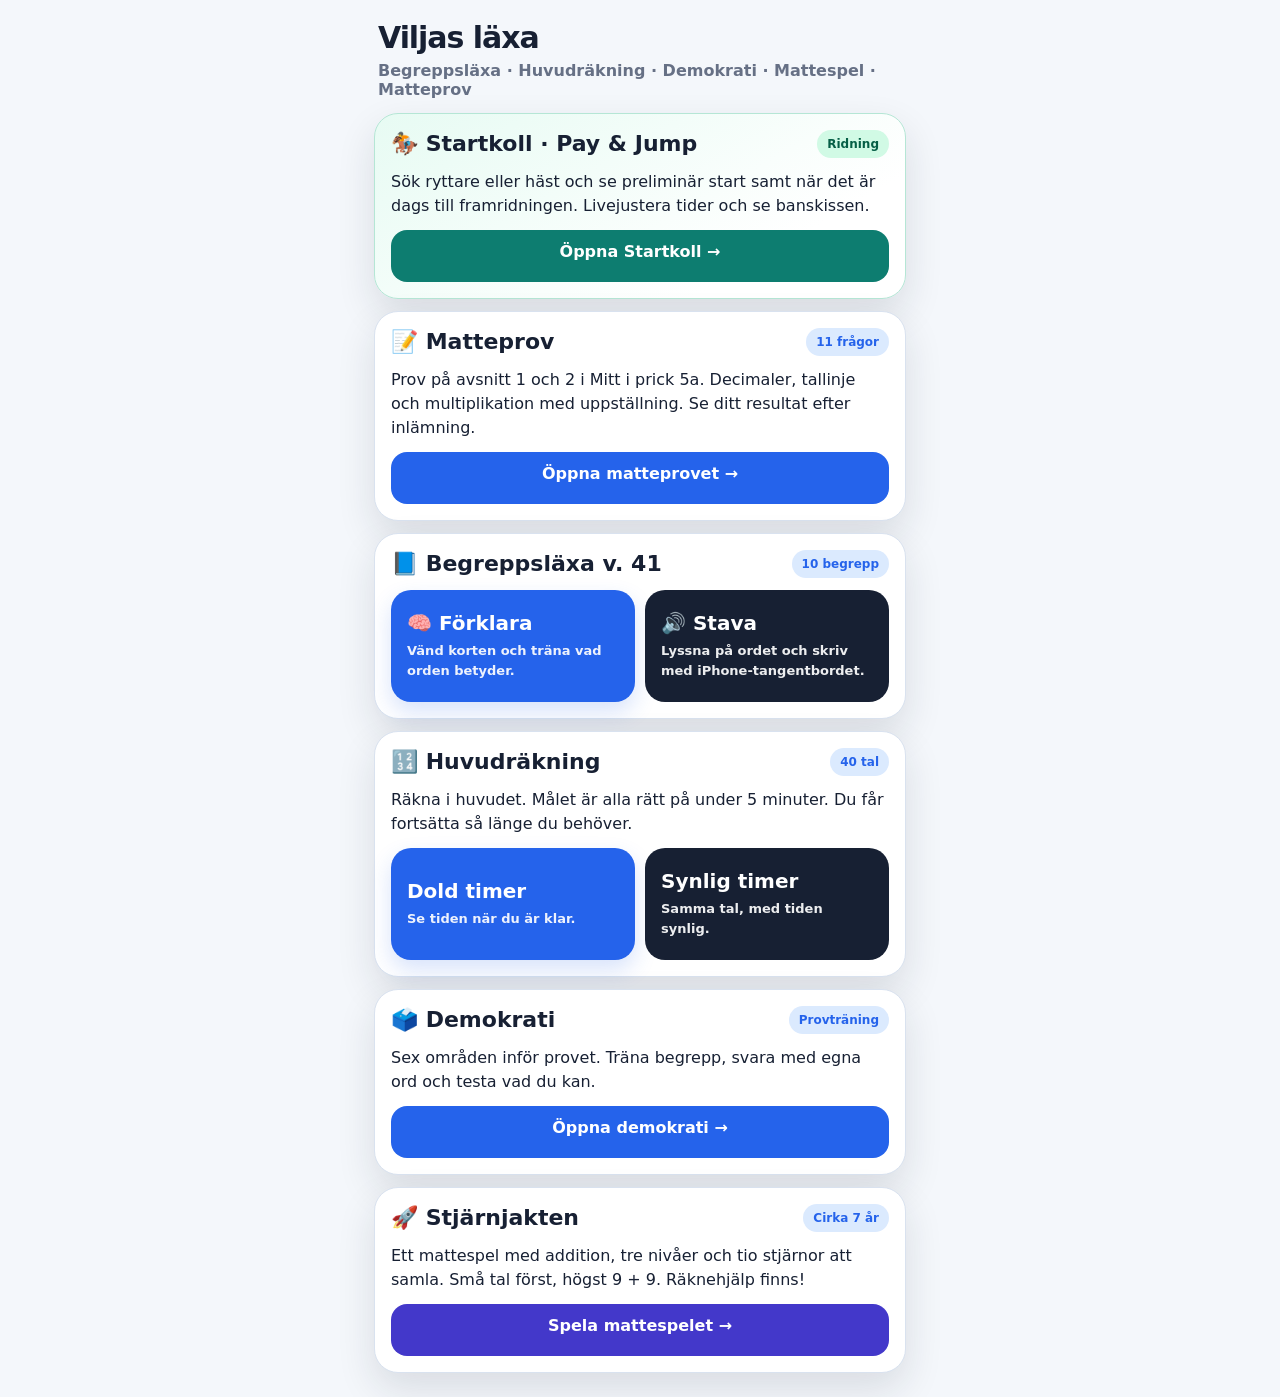
==== index.html @ 45c96f11 "Link Pay & Jump Startkoll as separate section on Viljas läxa home" ====
<!doctype html>
<html lang="sv">
<head>
  <meta charset="utf-8">
  <meta name="viewport" content="width=device-width,initial-scale=1,viewport-fit=cover">
  <meta name="theme-color" content="#2563eb">
  <meta name="apple-mobile-web-app-capable" content="yes">
  <meta name="apple-mobile-web-app-status-bar-style" content="default">
  <title>Viljas läxa</title>
  <link rel="manifest" href="manifest.json">
  <style>
    :root{
      --bg:#f4f7fb;--card:#fff;--text:#172033;--muted:#667085;
      --blue:#2563eb;--blue2:#dbeafe;--green:#16803d;--green2:#dcfce7;
      --red:#b42318;--red2:#fee4e2;--border:#d9e2ef;
      --shadow:0 16px 38px rgba(23,32,51,.12);--radius:24px;
    }
    *{box-sizing:border-box;-webkit-tap-highlight-color:transparent}
    html,body{margin:0;min-height:100%;font-family:system-ui,-apple-system,BlinkMacSystemFont,"Segoe UI",sans-serif;background:var(--bg);color:var(--text)}
    body{min-height:100dvh}
    button{font:inherit;border:0;cursor:pointer}
    .app{max-width:560px;min-height:100dvh;margin:0 auto;padding:14px;display:flex;flex-direction:column;gap:12px}
    header{padding:8px 4px 2px}
    h1{margin:0;font-size:30px;line-height:1.05;letter-spacing:-.035em}
    .sub{margin:7px 0 0;color:var(--muted);font-weight:650}
    .screen{display:none;flex:1}
    .screen.active{display:flex;flex-direction:column}
    .home{gap:12px;padding-bottom:10px}
    .sectionCard{background:var(--card);border:1px solid var(--border);border-radius:24px;box-shadow:var(--shadow);padding:16px}
    .sectionTitle{display:flex;align-items:center;justify-content:space-between;gap:8px;margin-bottom:12px}
    .sectionTitle strong{font-size:22px}
    .pill{font-size:12px;font-weight:900;color:var(--blue);background:var(--blue2);padding:7px 10px;border-radius:999px}
    .homeGrid{display:grid;grid-template-columns:1fr 1fr;gap:10px}
    .homeBtn{min-height:112px;border-radius:20px;padding:16px;text-align:left;color:white;background:var(--blue);box-shadow:0 10px 22px rgba(37,99,235,.18)}
    .homeBtn.secondary{background:#172033;box-shadow:none}
    .homeBtn strong{display:block;font-size:20px;margin-bottom:5px}
    .homeBtn span{font-size:13px;opacity:.92;font-weight:650;line-height:1.3}
    .panel{background:var(--card);border:1px solid var(--border);border-radius:var(--radius);box-shadow:var(--shadow);padding:16px}
    .toprow{display:flex;align-items:center;justify-content:space-between;gap:10px;margin-bottom:12px}
    .backBtn{background:#e9eef5;color:var(--text);border-radius:14px;padding:10px 13px;font-weight:850}
    .counter{color:var(--muted);font-weight:800;font-size:14px}
    .progress{height:9px;background:#e7edf5;border-radius:999px;overflow:hidden;margin-bottom:12px}
    .progress>div{height:100%;background:var(--blue);width:0;transition:width .2s}
    .modeLabel{text-align:center;color:var(--blue);font-size:13px;font-weight:950;margin-bottom:8px}
    .flashWrap{perspective:1000px;flex:1;min-height:330px}
    .flash{position:relative;width:100%;height:100%;min-height:330px;transform-style:preserve-3d;transition:transform .5s;cursor:pointer}
    .flash.flipped{transform:rotateY(180deg)}
    .face{position:absolute;inset:0;backface-visibility:hidden;-webkit-backface-visibility:hidden;border-radius:28px;border:1px solid var(--border);box-shadow:var(--shadow);display:flex;align-items:center;justify-content:center;text-align:center;padding:28px;background:var(--card)}
    .face.back{transform:rotateY(180deg);background:linear-gradient(180deg,#eff6ff,#fff)}
    .word{font-size:40px;font-weight:950;letter-spacing:-.04em;overflow-wrap:anywhere}
    .definition{font-size:23px;line-height:1.35;font-weight:800}
    .hint{position:absolute;bottom:18px;left:0;right:0;color:var(--muted);font-weight:700;font-size:13px}
    .nav{display:grid;grid-template-columns:1fr 1fr;gap:10px;margin-top:12px}
    .btn{min-height:52px;border-radius:16px;padding:12px 14px;font-weight:900;background:var(--blue);color:#fff}
    .btn.light{background:#e9eef5;color:var(--text)}
    .spellPanel{display:flex;flex-direction:column;gap:12px;min-height:520px}
    .speaker{width:104px;height:104px;border-radius:50%;margin:8px auto 0;background:var(--blue);color:white;font-size:44px;box-shadow:var(--shadow)}
    .listen{text-align:center;font-size:17px;font-weight:800}
    .answerDisplay{width:100%;min-height:62px;border:2px solid var(--border);border-radius:16px;padding:13px 14px;font-size:24px;text-align:center;font-weight:850;background:#fff;display:block;outline:none}
    .answerDisplay:focus{border-color:var(--blue);box-shadow:0 0 0 4px var(--blue2)}
    .answerDisplay.empty{color:#98a2b3;font-size:15px;font-weight:700}
    .result{min-height:60px;border-radius:18px;padding:12px;display:none;align-items:center;justify-content:center;text-align:center;font-size:17px;font-weight:850;line-height:1.35}
    .result.good{display:flex;background:var(--green2);color:var(--green)}
    .result.bad{display:flex;background:var(--red2);color:var(--red)}
    .keyboard{display:grid;grid-template-columns:repeat(7,1fr);gap:6px;user-select:none}
    .key{min-height:42px;border-radius:11px;background:#eef2f7;color:var(--text);font-weight:900;font-size:17px;border:1px solid #dce3ec}
    .key:active{transform:scale(.97)}
    .key.space{grid-column:span 4;font-size:14px}
    .key.backspace{grid-column:span 3;background:#dde5ef}
    .keyboard.disabled{opacity:.45;pointer-events:none}
    .spellActions{display:grid;grid-template-columns:1fr;gap:8px}
    .scoreBox{text-align:center;margin:auto 0;padding:18px 10px}
    .scoreBig{font-size:64px;font-weight:950;letter-spacing:-.05em}
    .scoreText{font-size:19px;font-weight:800;color:var(--muted);margin-bottom:20px}
    .tiny{text-align:center;color:var(--muted);font-size:12px;font-weight:650;margin-top:2px}
    @media(max-width:430px){
      .app{padding:10px}
      h1{font-size:27px}
      .homeBtn{min-height:104px;padding:13px}
      .homeBtn strong{font-size:18px}
      .word{font-size:35px}
      .definition{font-size:21px}
      .flashWrap,.flash{min-height:300px}
      .speaker{width:92px;height:92px;font-size:39px}
      .keyboard{gap:5px}
      .key{min-height:40px;font-size:16px}
    }
    .mathPanel{display:flex;flex-direction:column;gap:16px;flex:1}
    .mathPanel p,.sectionCard p{font-size:16px;line-height:1.5;margin:0 0 12px}
    .mathQuestion{font-size:clamp(36px,9vw,52px);font-weight:950;text-align:center;padding:24px 0;letter-spacing:-.025em}
    .mathTimer{font-size:30px;font-weight:900;text-align:center;font-variant-numeric:tabular-nums;color:var(--blue)}
    .mathTimer[hidden]{display:none}
    .mathHistory{font-size:16px;line-height:1.6;color:var(--muted)}
    .mathPanel .scoreBig{text-align:center}
    .mathPanel summary{font-size:16px;font-weight:800;padding:16px 0;cursor:pointer}
    .mathReviewRow{padding:10px 0;border-bottom:1px solid var(--border);font-size:16px}
    .mathReviewRow.wrong{color:var(--red)}
    button:disabled{opacity:.45;cursor:default}
  </style>
</head>
<body>
  <div class="app">
    <header>
      <h1>Viljas läxa</h1>
      <p class="sub">Begreppsläxa · Huvudräkning · Demokrati · Mattespel · Matteprov</p>
    </header>

    <main id="home" class="screen active home">
      <section class="sectionCard" style="border-color:#b5e6d5;background:linear-gradient(150deg,#e7fbf3,#ffffff 75%)">
        <div class="sectionTitle"><strong>🏇 Startkoll · Pay &amp; Jump</strong><span class="pill" style="background:#d1fae5;color:#065f46">Ridning</span></div>
        <p>Sök ryttare eller häst och se preliminär start samt när det är dags till framridningen. Livejustera tider och se banskissen.</p>
        <a class="btn" href="startkoll/" style="display:block;text-decoration:none;text-align:center;background:#0d7d70">Öppna Startkoll →</a>
      </section>

      <section class="sectionCard">
        <div class="sectionTitle"><strong>📝 Matteprov</strong><span class="pill">11 frågor</span></div>
        <p>Prov på avsnitt 1 och 2 i Mitt i prick 5a. Decimaler, tallinje och multiplikation med uppställning. Se ditt resultat efter inlämning.</p>
        <a class="btn" href="matteprov.html" style="display:block;text-decoration:none;text-align:center">Öppna matteprovet →</a>
      </section>

      <section class="sectionCard">
        <div class="sectionTitle">
          <strong>📘 Begreppsläxa v. 41</strong>
          <span class="pill">10 begrepp</span>
        </div>
        <div class="homeGrid">
          <button class="homeBtn" data-start="flash" data-set="sv">
            <strong>🧠 Förklara</strong>
            <span>Vänd korten och träna vad orden betyder.</span>
          </button>
          <button class="homeBtn secondary" data-start="spell" data-set="sv">
            <strong>🔊 Stava</strong>
            <span>Lyssna på ordet och skriv med iPhone-tangentbordet.</span>
          </button>
        </div>
      </section>
      <section class="sectionCard">
        <div class="sectionTitle"><strong>🔢 Huvudräkning</strong><span class="pill">40 tal</span></div>
        <p>Räkna i huvudet. Målet är alla rätt på under 5 minuter. Du får fortsätta så länge du behöver.</p>
        <div class="homeGrid">
          <button class="homeBtn" data-math="hidden"><strong>Dold timer</strong><span>Se tiden när du är klar.</span></button>
          <button class="homeBtn secondary" data-math="visible"><strong>Synlig timer</strong><span>Samma tal, med tiden synlig.</span></button>
        </div>
      </section>
      <section class="sectionCard">
        <div class="sectionTitle"><strong>🗳️ Demokrati</strong><span class="pill">Provträning</span></div>
        <p>Sex områden inför provet. Träna begrepp, svara med egna ord och testa vad du kan.</p>
        <a class="btn" href="demokrati.html" style="display:block;text-decoration:none;text-align:center">Öppna demokrati →</a>
      </section>
      <section class="sectionCard">
        <div class="sectionTitle"><strong>🚀 Stjärnjakten</strong><span class="pill">Cirka 7 år</span></div>
        <p>Ett mattespel med addition, tre nivåer och tio stjärnor att samla. Små tal först, högst 9 + 9. Räknehjälp finns!</p>
        <a class="btn" href="mattespel.html" style="display:block;text-decoration:none;text-align:center;background:#4338ca">Spela mattespelet →</a>
      </section>
    </main>

    <main id="mathSetup" class="screen"><div class="panel mathPanel">
      <div class="toprow"><button class="backBtn" data-home>Meny</button><span class="counter">Huvudräkning</span></div>
      <h2 id="mathModeTitle">Dold timer</h2>
      <p>20 additioner och 20 subtraktioner från läxan, i samma ordning. Räkna i huvudet och skriv ditt svar.</p>
      <p>Tiden börjar när du trycker på Starta. Inget stopp efter fem minuter. Alla svar rättas när du är klar.</p>
      <div id="mathPrevious" class="mathHistory"></div>
      <button class="btn" id="mathStart">Starta</button>
    </div></main>
    <main id="mathScreen" class="screen"><div class="panel mathPanel">
      <div class="toprow"><button class="backBtn" id="mathExit">Avbryt</button><span class="counter" id="mathCounter"></span></div>
      <div class="progress"><div id="mathProgress"></div></div>
      <div id="mathTimer" class="mathTimer" hidden></div>
      <div class="modeLabel" id="mathCategory"></div>
      <div class="mathQuestion" id="mathQuestion"></div>
      <form id="mathForm">
        <input class="answerDisplay" id="mathAnswer" type="text" inputmode="numeric" pattern="[0-9]*" autocomplete="off" autocorrect="off" spellcheck="false" enterkeyhint="next" aria-label="Ditt svar" placeholder="Ditt svar" required>
        <div class="nav"><button class="btn light" id="mathPrev" type="button">Förra</button><button class="btn" id="mathNext" type="submit">Nästa</button></div>
      </form>
    </div></main>
    <main id="mathDone" class="screen"><div class="panel mathPanel">
      <div class="toprow"><button class="backBtn" data-home>Meny</button><span class="counter">Resultat</span></div>
      <div class="scoreBig" id="mathScore"></div><div class="mathTimer" id="mathFinalTime"></div>
      <p id="mathSummary" role="status"></p><div id="mathComparison"></div>
      <button class="btn" id="mathAgain">Försök igen</button>
      <details><summary>Visa alla svar</summary><div id="mathReview"></div></details>
    </div></main>

    <main id="flashScreen" class="screen">
      <div class="panel" style="display:flex;flex-direction:column;flex:1">
        <div class="toprow">
          <button class="backBtn" data-home>← Meny</button>
          <div class="counter" id="flashCounter"></div>
        </div>
        <div class="progress"><div id="flashProgress"></div></div>
        <div class="modeLabel" id="flashMode"></div>
        <div class="flashWrap">
          <div class="flash" id="flashCard" role="button" tabindex="0" aria-label="Vänd kortet">
            <div class="face front">
              <div class="word" id="flashWord"></div>
              <div class="hint" id="frontHint">Tryck för förklaring</div>
            </div>
            <div class="face back">
              <div class="definition" id="flashDefinition"></div>
              <div class="hint">Tryck för att vända tillbaka</div>
            </div>
          </div>
        </div>
        <div class="nav">
          <button class="btn light" id="prevCard">← Förra</button>
          <button class="btn" id="nextCard">Nästa →</button>
        </div>
      </div>
    </main>

    <main id="spellScreen" class="screen">
      <div class="panel spellPanel">
        <div class="toprow">
          <button class="backBtn" data-home>← Meny</button>
          <div class="counter" id="spellCounter"></div>
        </div>
        <div class="progress"><div id="spellProgress"></div></div>
        <div class="modeLabel" id="spellMode"></div>

        <div id="spellPlay">
          <button class="speaker" id="speakBtn" aria-label="Lyssna på ordet">🔊</button>
          <div class="listen">Tryck på högtalaren och stava ordet.</div>
          <input
            id="answerDisplay"
            class="answerDisplay"
            type="text"
            placeholder="Skriv ordet här"
            autocomplete="off"
            autocorrect="off"
            autocapitalize="none"
            spellcheck="false"
            enterkeyhint="done"
            aria-label="Skriv ordet"
          >
          <div id="spellResult" class="result"></div>
          <div class="spellActions" style="margin-top:10px">
            <button class="btn" id="checkSpell">Kolla svaret</button>
            <button class="btn light" id="nextSpell" style="display:none">Nästa ord →</button>
          </div>
          <div class="tiny">Rättstavning och automatiska textförslag är avstängda för svarsfältet.</div>
        </div>

        <div id="spellDone" class="scoreBox" style="display:none">
          <div class="scoreBig" id="scoreBig"></div>
          <div class="scoreText" id="scoreText"></div>
          <button class="btn" id="restartSpell">Kör igen</button>
        </div>
      </div>
    </main>
  </div>

<script>
const sets = {
  sv: {
    label: "Svenska · Begrepp v. 41",
    lang: "sv-SE",
    hint: "Tryck för förklaring",
    words: [
      {
            "word": "opinion",
            "back": "Vad människor tycker i en fråga. Till exempel vad de tycker om en ny regel."
      },
      {
            "word": "styrelse",
            "back": "En grupp personer som leder en förening eller ett företag och fattar beslut."
      },
      {
            "word": "bestämmer",
            "back": "Beslutar hur något ska vara eller vad som ska göras."
      },
      {
            "word": "kommunfullmäktige",
            "back": "Politiker som kommunens invånare väljer. De fattar kommunens viktigaste beslut, till exempel om hur pengarna ska användas."
      },
      {
            "word": "Storbritannien",
            "back": "Ön där England, Skottland och Wales ligger. Namnet skrivs med stort S.",
            "caseSensitive": true
      },
      {
            "word": "gräshoppa",
            "back": "En insekt med sex ben och starka bakben som gör att den kan hoppa långt."
      },
      {
            "word": "befruktning",
            "back": "När en spermie förenas med en äggcell. Då kan en ny individ börja utvecklas."
      },
      {
            "word": "förvandling",
            "back": "När något ändrar form eller utseende. Till exempel när en larv blir en fjäril."
      },
      {
            "word": "bläckfisk",
            "back": "Ett blötdjur som lever i havet och har åtta eller tio armar. Många kan släppa ut bläck för att skydda sig."
      },
      {
            "word": "sjöjungfru",
            "back": "En sagovarelse med en människas överkropp och en fiskstjärt istället för ben."
      }
]
  }
};

const screens = Array.from(document.querySelectorAll(".screen"));
function showScreen(id){
  screens.forEach(function(s){ s.classList.toggle("active", s.id === id); });
  window.scrollTo(0,0);
}
document.querySelectorAll("[data-home]").forEach(function(b){
  b.addEventListener("click", function(){ showScreen("home"); });
});

let activeSet = "sv";
let flashIndex = 0;
const flashCard = document.getElementById("flashCard");

function currentWords(){ return sets[activeSet].words; }

function renderFlash(){
  const words = currentWords();
  const item = words[flashIndex];
  flashCard.classList.remove("flipped");
  document.getElementById("flashWord").textContent = item.word;
  document.getElementById("flashDefinition").textContent = item.back;
  document.getElementById("flashCounter").textContent = (flashIndex + 1) + " av " + words.length;
  document.getElementById("flashProgress").style.width = (((flashIndex + 1) / words.length) * 100) + "%";
  document.getElementById("flashMode").textContent = sets[activeSet].label;
  document.getElementById("frontHint").textContent = sets[activeSet].hint;
}
function flipFlash(){ flashCard.classList.toggle("flipped"); }
flashCard.addEventListener("click", flipFlash);
flashCard.addEventListener("keydown", function(e){
  if(e.key === "Enter" || e.key === " "){ e.preventDefault(); flipFlash(); }
});
document.getElementById("prevCard").addEventListener("click", function(){
  const words = currentWords();
  flashIndex = (flashIndex - 1 + words.length) % words.length;
  renderFlash();
});
document.getElementById("nextCard").addEventListener("click", function(){
  const words = currentWords();
  flashIndex = (flashIndex + 1) % words.length;
  renderFlash();
});

let spellOrder = [];
let spellIndex = 0;
let score = 0;
let answered = false;

const answerDisplay = document.getElementById("answerDisplay");
const spellResult = document.getElementById("spellResult");
const checkSpell = document.getElementById("checkSpell");
const nextSpell = document.getElementById("nextSpell");

function shuffle(array){
  const a = array.slice();
  for(let i = a.length - 1; i > 0; i--){
    const j = Math.floor(Math.random() * (i + 1));
    const tmp = a[i]; a[i] = a[j]; a[j] = tmp;
  }
  return a;
}
function normalize(text){
  return text.trim().toLocaleLowerCase("sv-SE").replace(/\s+/g," ").normalize("NFC");
}
function currentSpell(){ return spellOrder[spellIndex]; }

function speakCurrent(){
  if(!("speechSynthesis" in window)) return;
  window.speechSynthesis.cancel();
  const u = new SpeechSynthesisUtterance(currentSpell().word);
  u.lang = sets[activeSet].lang;
  u.rate = 0.82;
  const voices = window.speechSynthesis.getVoices();
  const exact = voices.find(function(v){ return v.lang.toLowerCase() === u.lang.toLowerCase(); });
  const prefix = voices.find(function(v){ return v.lang.toLowerCase().startsWith("sv"); });
  if(exact || prefix) u.voice = exact || prefix;
  window.speechSynthesis.speak(u);
}

function renderSpell(){
  const words = currentWords();
  answered = false;
  answerDisplay.value = "";
  answerDisplay.readOnly = false;
  spellResult.className = "result";
  spellResult.textContent = "";
  checkSpell.style.display = "";
  nextSpell.style.display = "none";
  document.getElementById("spellCounter").textContent = (spellIndex + 1) + " av " + words.length;
  document.getElementById("spellProgress").style.width = (((spellIndex + 1) / words.length) * 100) + "%";
  document.getElementById("spellMode").textContent = sets[activeSet].label + " · Stavning";
  setTimeout(function(){ answerDisplay.focus(); }, 80);
}

function startSpelling(){
  spellOrder = shuffle(currentWords());
  spellIndex = 0;
  score = 0;
  document.getElementById("spellPlay").style.display = "";
  document.getElementById("spellDone").style.display = "none";
  showScreen("spellScreen");
  renderSpell();
}

function checkAnswer(){
  if(answered) return;
  const typed = normalize(answerDisplay.value);
  if(!typed) return;
  answered = true;
  answerDisplay.readOnly = true;
  const item = currentSpell();
  const correctWord = item.word;
  const isCorrect = typed === normalize(correctWord) &&
    (!item.caseSensitive || answerDisplay.value.trim().normalize("NFC") === correctWord);
  if(isCorrect){
    score++;
    spellResult.className = "result good";
    spellResult.textContent = "✓ Rätt! " + item.back;
  }else{
    spellResult.className = "result bad";
    spellResult.textContent = "Inte riktigt. Rätt stavning är: " + correctWord + ". " + item.back;
  }
  checkSpell.style.display = "none";
  nextSpell.style.display = "";
  nextSpell.textContent = spellIndex === spellOrder.length - 1 ? "Visa resultat" : "Nästa ord →";
}

checkSpell.addEventListener("click", checkAnswer);
answerDisplay.addEventListener("keydown", function(e){
  if(e.key === "Enter"){
    e.preventDefault();
    checkAnswer();
  }
});
nextSpell.addEventListener("click", function(){
  if(spellIndex < spellOrder.length - 1){
    spellIndex++;
    renderSpell();
  }else{
    answerDisplay.blur();
    document.getElementById("spellPlay").style.display = "none";
    document.getElementById("spellDone").style.display = "";
    document.getElementById("scoreBig").textContent = score + "/" + spellOrder.length;
    document.getElementById("scoreText").textContent = score === spellOrder.length
      ? "Perfekt! Alla rätt."
      : (spellOrder.length - score) + " ord behöver tränas lite till.";
  }
});
document.getElementById("restartSpell").addEventListener("click", startSpelling);
document.getElementById("speakBtn").addEventListener("click", speakCurrent);

document.querySelectorAll("[data-start]").forEach(function(btn){
  btn.addEventListener("click", function(){
    activeSet = btn.getAttribute("data-set");
    if(btn.getAttribute("data-start") === "flash"){
      flashIndex = 0;
      renderFlash();
      showScreen("flashScreen");
    }else{
      startSpelling();
    }
  });
});


// Exact worksheet questions. Both modes share the same sequence.
const mathQuestions = [
[27,8,'+'],[46,7,'+'],[35,9,'+'],[58,6,'+'],[67,8,'+'],
[29,15,'+'],[47,16,'+'],[38,25,'+'],[56,17,'+'],[68,24,'+'],
[75,18,'+'],[86,17,'+'],[125,8,'+'],[147,6,'+'],[158,17,'+'],
[267,35,'+'],[384,29,'+'],[475,38,'+'],[586,27,'+'],[697,46,'+'],
[32,7,'−'],[41,6,'−'],[53,8,'−'],[62,7,'−'],[71,9,'−'],
[43,16,'−'],[52,18,'−'],[64,27,'−'],[75,38,'−'],[83,46,'−'],
[92,17,'−'],[104,28,'−'],[123,7,'−'],[142,16,'−'],[153,27,'−'],
[264,38,'−'],[375,49,'−'],[482,57,'−'],[593,68,'−'],[704,86,'−']
];
const mathEl = id => document.getElementById(id);
const mathSolution = q => q[2] === '+' ? q[0]+q[1] : q[0]-q[1];
const mathTime = ms => {const seconds=Math.floor(ms/1000);return Math.floor(seconds/60)+':'+String(seconds%60).padStart(2,'0');};
let mathVisible=false, mathIndex=0, mathAnswers=[], mathStarted=null, mathInterval=null;
const mathHistoryKey='vilja-head-math-worksheet-v1';
function readMathHistory(){try{const h=JSON.parse(localStorage.getItem(mathHistoryKey)||'[]');return Array.isArray(h)?h.filter(r=>Number.isFinite(r.ms)&&r.ms>=0&&Number.isInteger(r.score)&&r.score>=0&&r.score<=40):[];}catch(e){return [];}}
function stopMathTimer(){clearInterval(mathInterval);mathInterval=null;}
function prepareMath(visible){
  stopMathTimer();mathStarted=null;mathVisible=visible;
  mathEl('mathModeTitle').textContent=visible?'Synlig timer':'Dold timer';
  const history=readMathHistory(), last=history[history.length-1], perfect=history.filter(r=>r.score===40);
  mathEl('mathPrevious').textContent=last?'Senast: '+mathTime(last.ms)+' · '+last.score+'/40 rätt'+(perfect.length?' · Bästa med alla rätt: '+mathTime(Math.min(...perfect.map(r=>r.ms))):''):'';
  showScreen('mathSetup');
}
function updateMathTimer(){if(mathStarted!==null && mathVisible)mathEl('mathTimer').textContent=mathTime(Date.now()-mathStarted);}
function renderMath(){
  const q=mathQuestions[mathIndex];
  mathEl('mathCounter').textContent=(mathIndex+1)+' av 40';
  mathEl('mathProgress').style.width=(mathIndex/40*100)+'%';
  mathEl('mathCategory').textContent=mathIndex<20?'Addition':'Subtraktion';
  mathEl('mathQuestion').textContent=q[0]+' '+q[2]+' '+q[1]+' = ?';
  mathEl('mathAnswer').value=mathAnswers[mathIndex]??'';
  mathEl('mathPrev').disabled=mathIndex===0;
  mathEl('mathNext').textContent=mathIndex===39?'Klar – visa resultat':'Nästa';
  mathEl('mathAnswer').focus();
}
function startMath(){
  mathIndex=0;mathAnswers=[];stopMathTimer();
  mathEl('mathTimer').hidden=!mathVisible;
  mathStarted=Date.now();showScreen('mathScreen');updateMathTimer();
  if(mathVisible)mathInterval=setInterval(updateMathTimer,250);
  renderMath();
}
function finishMath(){
  const elapsed=Date.now()-mathStarted;stopMathTimer();mathStarted=null;
  const right=mathQuestions.reduce((n,q,i)=>n+(Number(mathAnswers[i])===mathSolution(q)?1:0),0);
  const history=readMathHistory(), last=history[history.length-1];
  mathEl('mathScore').textContent=right+'/40 rätt';
  mathEl('mathFinalTime').textContent='Din tid: '+mathTime(elapsed);
  mathEl('mathSummary').textContent=right===40?(elapsed<300000?'Alla rätt på under fem minuter!':'Alla rätt! Fortsätt träna mot fem minuter.'):'Bra jobbat! Träna på de '+(40-right)+' talen som blev fel och försök igen.';
  const best=history.filter(r=>r.score===40);
  const comparison=[];
  if(last){const delta=elapsed-last.ms;comparison.push(Math.abs(delta)<1000?'Samma tid som senast.':mathTime(Math.abs(delta))+(delta<0?' snabbare':' långsammare')+' än senast ('+last.score+'/40 rätt).');}
  if(best.length)comparison.push('Tidigare bästa med alla rätt: '+mathTime(Math.min(...best.map(r=>r.ms)))+'.');
  mathEl('mathComparison').textContent=comparison.join(' ');
  mathEl('mathReview').replaceChildren();
  mathQuestions.forEach((q,i)=>{const solution=mathSolution(q),correct=Number(mathAnswers[i])===solution,row=document.createElement('div');row.className='mathReviewRow'+(correct?'':' wrong');row.textContent=(i+1)+'. '+q[0]+' '+q[2]+' '+q[1]+' = '+mathAnswers[i]+(correct?' ✓':' · Rätt svar: '+solution);mathEl('mathReview').appendChild(row);});
  try{history.push({ms:elapsed,score:right,date:new Date().toISOString()});localStorage.setItem(mathHistoryKey,JSON.stringify(history));}catch(e){}
  mathEl('mathAnswer').blur();showScreen('mathDone');
}
document.querySelectorAll('[data-math]').forEach(b=>b.addEventListener('click',()=>prepareMath(b.dataset.math==='visible')));
mathEl('mathStart').addEventListener('click',startMath);
mathEl('mathAgain').addEventListener('click',()=>prepareMath(mathVisible));
mathEl('mathForm').addEventListener('submit',e=>{e.preventDefault();const value=mathEl('mathAnswer').value.trim();if(!/^\d+$/.test(value)){mathEl('mathAnswer').focus();return;}mathAnswers[mathIndex]=value;if(mathIndex===39)finishMath();else{mathIndex++;renderMath();}});
mathEl('mathPrev').addEventListener('click',()=>{if(mathIndex>0){mathAnswers[mathIndex]=mathEl('mathAnswer').value.trim();mathIndex--;renderMath();}});
mathEl('mathExit').addEventListener('click',()=>{if(confirm('Avbryta försöket? Tiden sparas först när alla 40 tal är klara.')){stopMathTimer();mathStarted=null;showScreen('home');}});
document.addEventListener('visibilitychange',updateMathTimer);

if("serviceWorker" in navigator){
  window.addEventListener("load", function(){
    navigator.serviceWorker.register("./sw.js").catch(function(){});
  });
}
</script>
</body>
</html>
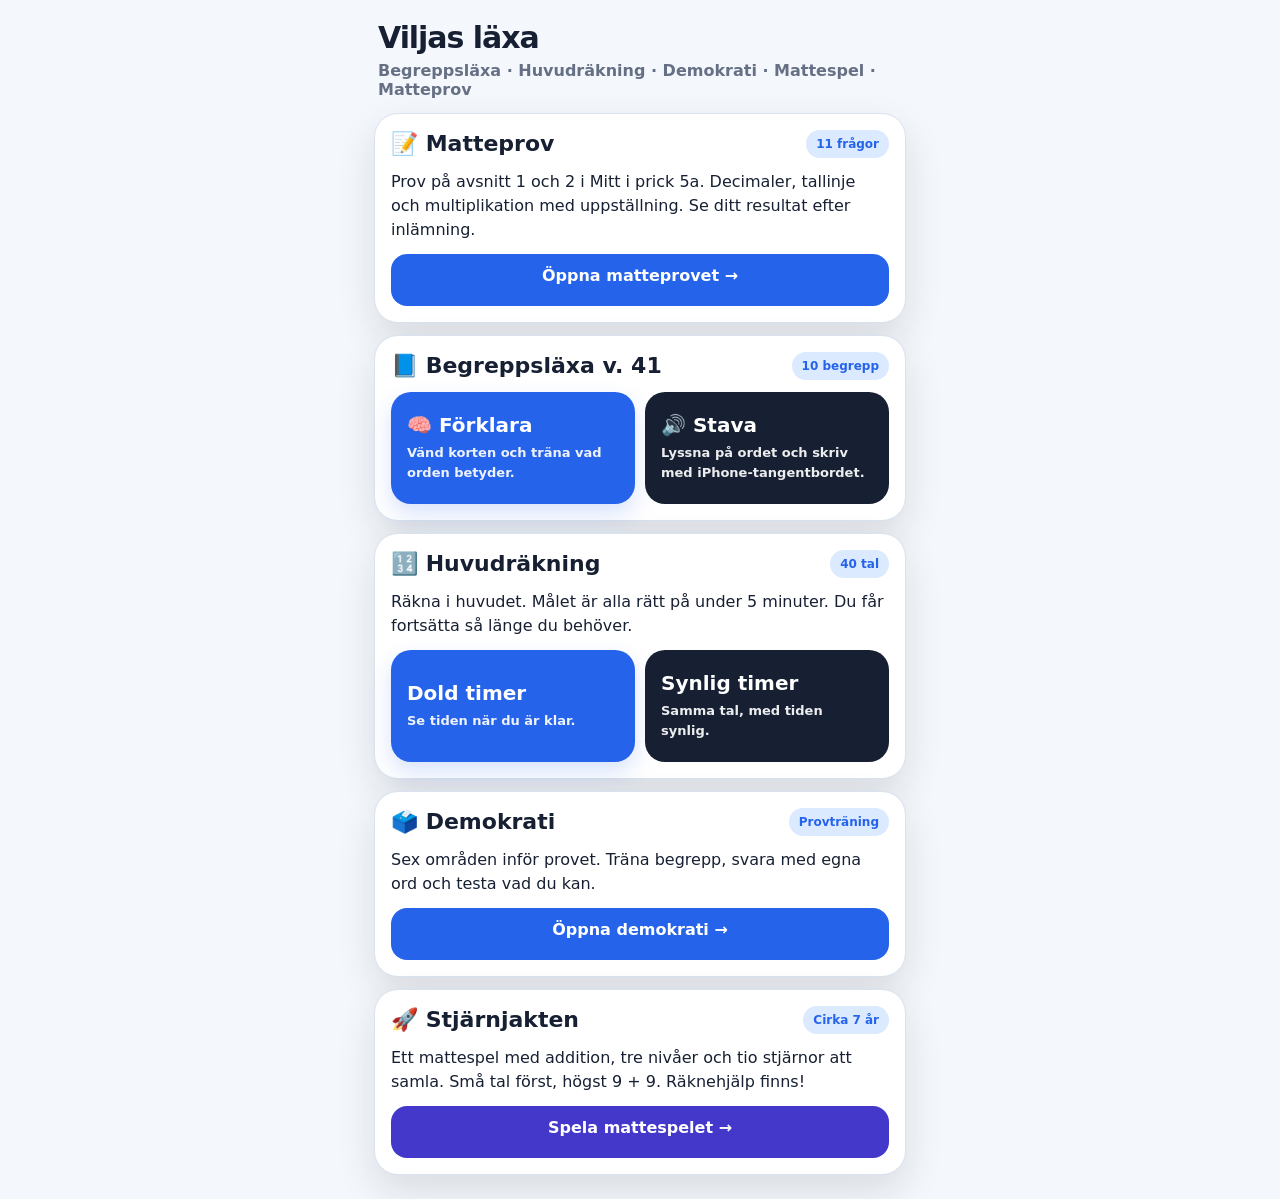
==== commit 1b5d3d11: "Remove riding Startkoll section and horse app from Vilja" ====
--- a/index.html
+++ b/index.html
@@ -106,12 +106,6 @@
     </header>
 
     <main id="home" class="screen active home">
-      <section class="sectionCard" style="border-color:#b5e6d5;background:linear-gradient(150deg,#e7fbf3,#ffffff 75%)">
-        <div class="sectionTitle"><strong>🏇 Startkoll · Pay &amp; Jump</strong><span class="pill" style="background:#d1fae5;color:#065f46">Ridning</span></div>
-        <p>Sök ryttare eller häst och se preliminär start samt när det är dags till framridningen. Livejustera tider och se banskissen.</p>
-        <a class="btn" href="startkoll/" style="display:block;text-decoration:none;text-align:center;background:#0d7d70">Öppna Startkoll →</a>
-      </section>
-
       <section class="sectionCard">
         <div class="sectionTitle"><strong>📝 Matteprov</strong><span class="pill">11 frågor</span></div>
         <p>Prov på avsnitt 1 och 2 i Mitt i prick 5a. Decimaler, tallinje och multiplikation med uppställning. Se ditt resultat efter inlämning.</p>
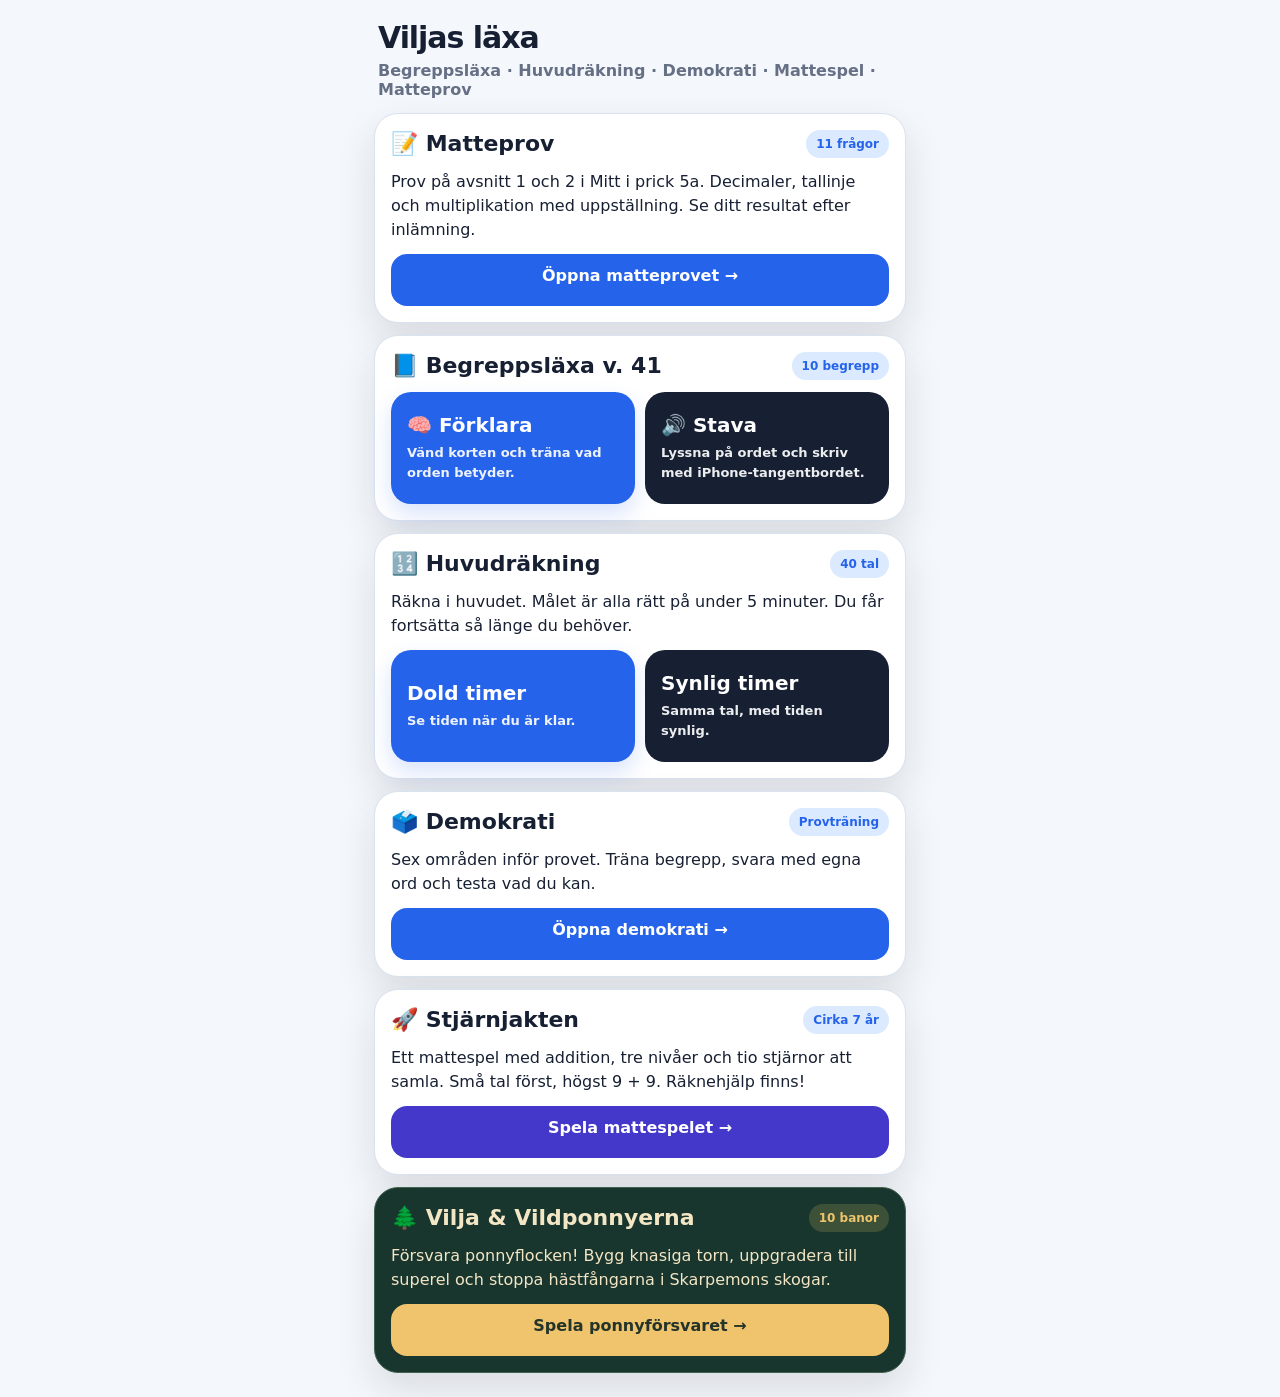
==== commit 3ac5258b: "Add Vilja pony tower defense game with ten levels and twelve towers" ====
--- a/index.html
+++ b/index.html
@@ -146,6 +146,11 @@
         <p>Ett mattespel med addition, tre nivåer och tio stjärnor att samla. Små tal först, högst 9 + 9. Räknehjälp finns!</p>
         <a class="btn" href="mattespel.html" style="display:block;text-decoration:none;text-align:center;background:#4338ca">Spela mattespelet →</a>
       </section>
+      <section class="sectionCard" style="background:#18352e;color:#f3e6c5;border-color:#45624d">
+        <div class="sectionTitle"><strong>🌲 Vilja &amp; Vildponnyerna</strong><span class="pill" style="background:#3c5137;color:#efc46c">10 banor</span></div>
+        <p>Försvara ponnyflocken! Bygg knasiga torn, uppgradera till superel och stoppa hästfångarna i Skarpemons skogar.</p>
+        <a class="btn" href="ponnyforsvaret/" style="display:block;text-decoration:none;text-align:center;background:#efc46c;color:#24342a">Spela ponnyförsvaret →</a>
+      </section>
     </main>
 
     <main id="mathSetup" class="screen"><div class="panel mathPanel">
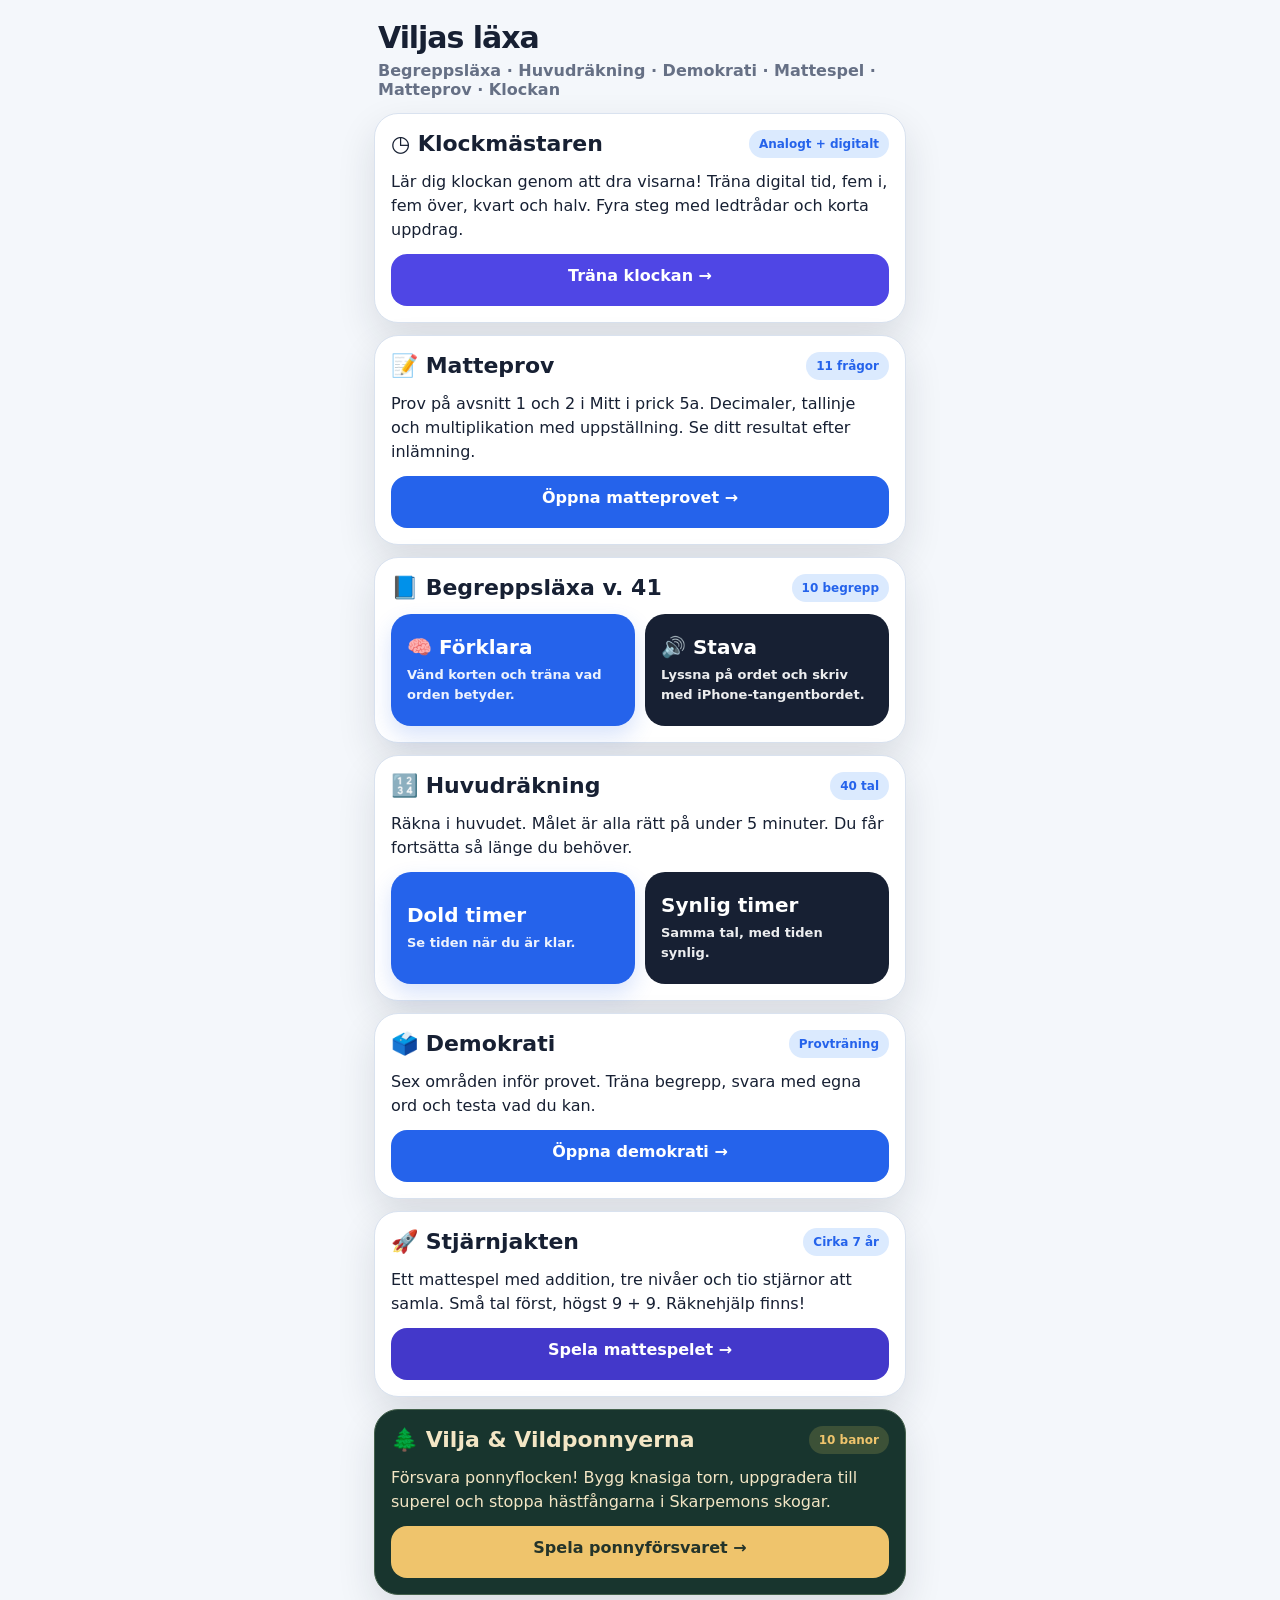
==== commit 42f3390b: "Add Swedish clock learning game with linked analog hands and digital exercises" ====
--- a/index.html
+++ b/index.html
@@ -102,10 +102,15 @@
   <div class="app">
     <header>
       <h1>Viljas läxa</h1>
-      <p class="sub">Begreppsläxa · Huvudräkning · Demokrati · Mattespel · Matteprov</p>
+      <p class="sub">Begreppsläxa · Huvudräkning · Demokrati · Mattespel · Matteprov · Klockan</p>
     </header>
 
     <main id="home" class="screen active home">
+      <section class="sectionCard">
+        <div class="sectionTitle"><strong>◷ Klockmästaren</strong><span class="pill">Analogt + digitalt</span></div>
+        <p>Lär dig klockan genom att dra visarna! Träna digital tid, fem i, fem över, kvart och halv. Fyra steg med ledtrådar och korta uppdrag.</p>
+        <a class="btn" href="klockan/" style="display:block;text-decoration:none;text-align:center;background:#4f46e5">Träna klockan →</a>
+      </section>
       <section class="sectionCard">
         <div class="sectionTitle"><strong>📝 Matteprov</strong><span class="pill">11 frågor</span></div>
         <p>Prov på avsnitt 1 och 2 i Mitt i prick 5a. Decimaler, tallinje och multiplikation med uppställning. Se ditt resultat efter inlämning.</p>
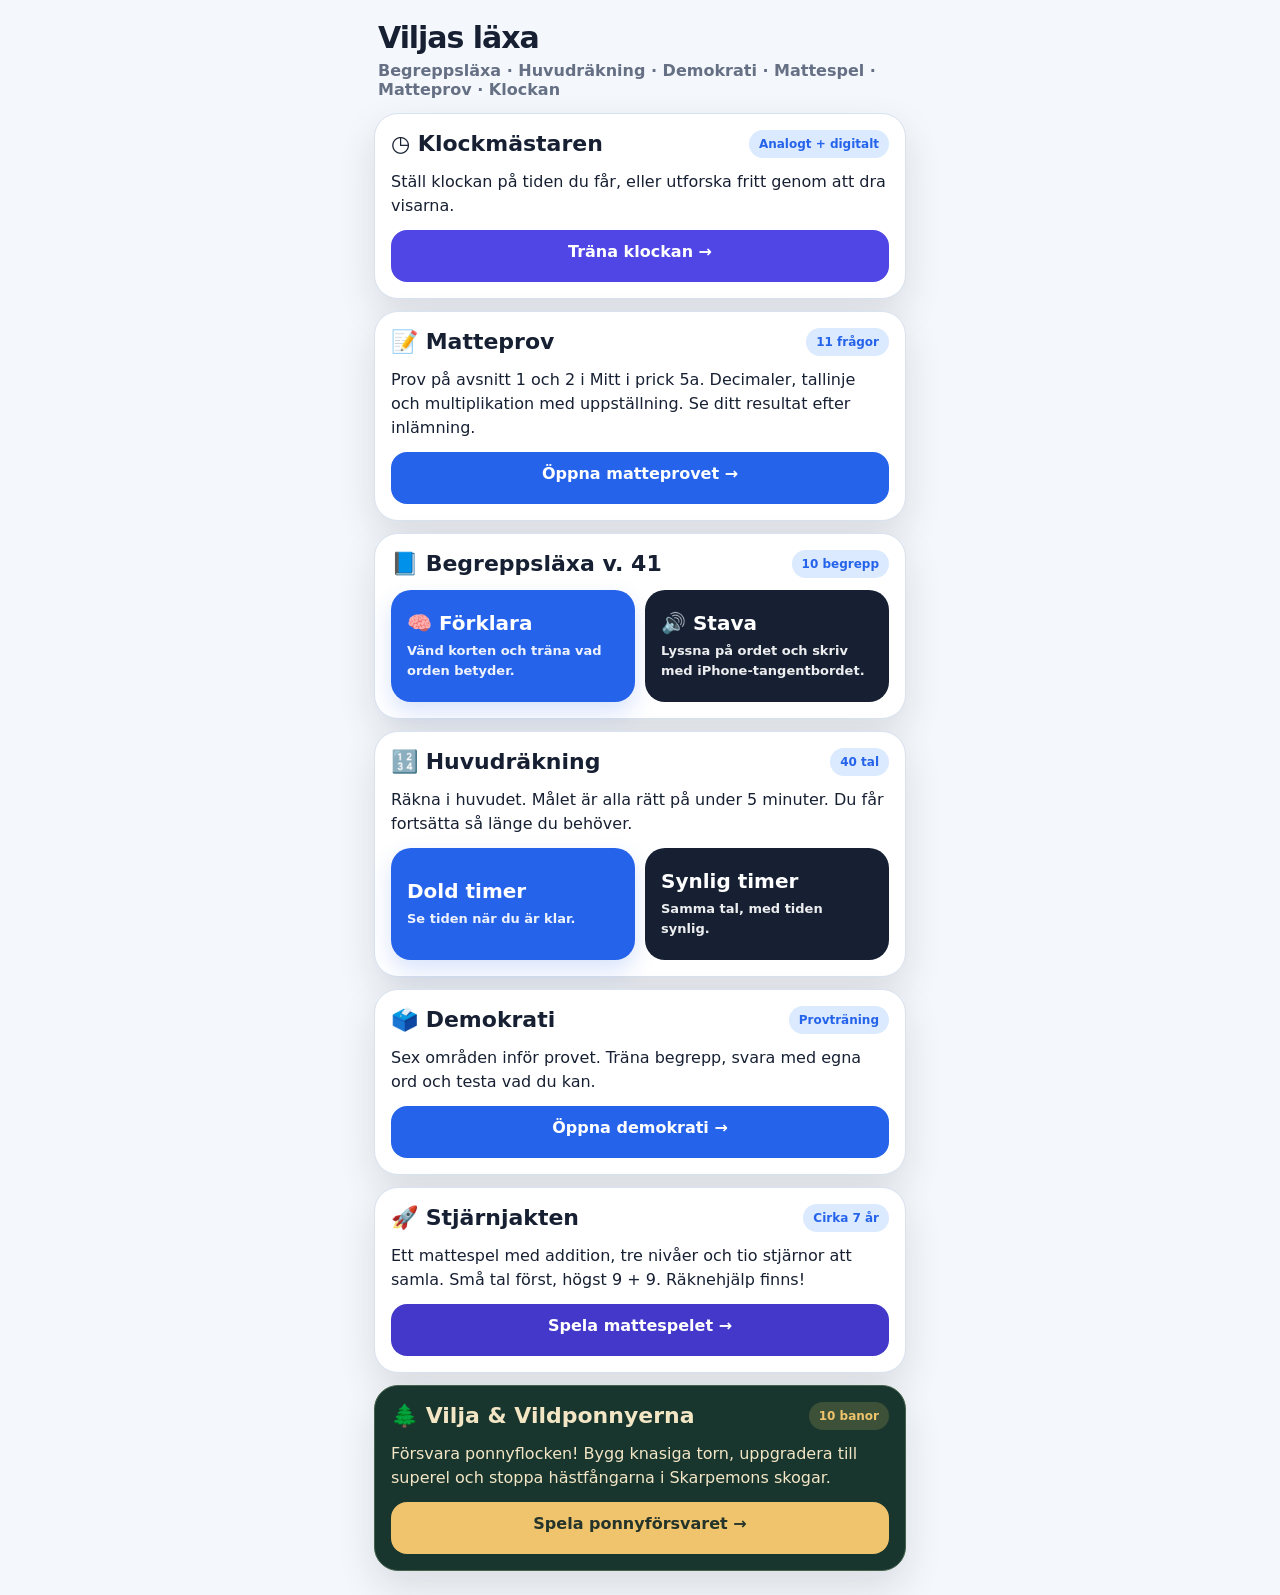
==== commit bd1516dd: "Simplify clock game to a fixed distraction-free screen and improve touch dragging" ====
--- a/index.html
+++ b/index.html
@@ -108,7 +108,7 @@
     <main id="home" class="screen active home">
       <section class="sectionCard">
         <div class="sectionTitle"><strong>◷ Klockmästaren</strong><span class="pill">Analogt + digitalt</span></div>
-        <p>Lär dig klockan genom att dra visarna! Träna digital tid, fem i, fem över, kvart och halv. Fyra steg med ledtrådar och korta uppdrag.</p>
+        <p>Ställ klockan på tiden du får, eller utforska fritt genom att dra visarna.</p>
         <a class="btn" href="klockan/" style="display:block;text-decoration:none;text-align:center;background:#4f46e5">Träna klockan →</a>
       </section>
       <section class="sectionCard">
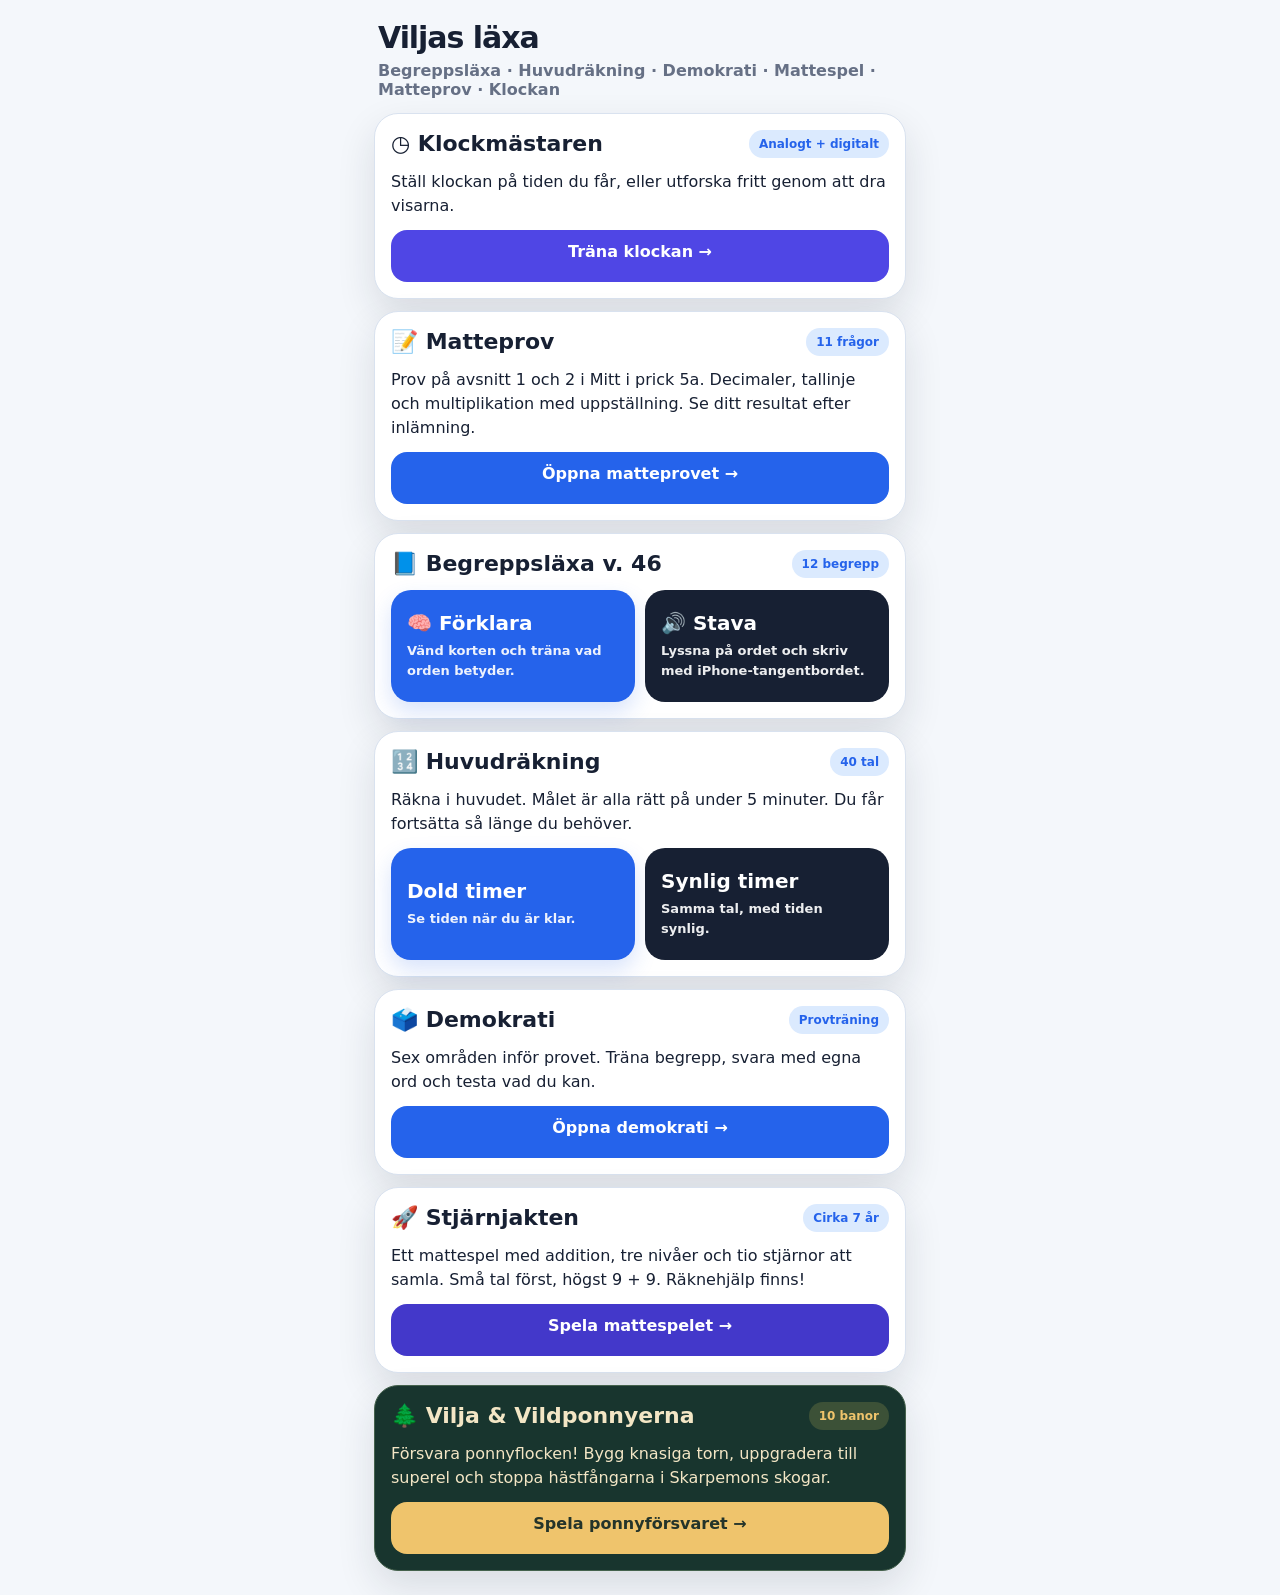
==== commit 06fc680b: "Uppdatera Viljas begreppsläxa till vecka 46 (12 ord)" ====
--- a/index.html
+++ b/index.html
@@ -119,8 +119,8 @@
 
       <section class="sectionCard">
         <div class="sectionTitle">
-          <strong>📘 Begreppsläxa v. 41</strong>
-          <span class="pill">10 begrepp</span>
+          <strong>📘 Begreppsläxa v. 46</strong>
+          <span class="pill">12 begrepp</span>
         </div>
         <div class="homeGrid">
           <button class="homeBtn" data-start="flash" data-set="sv">
@@ -256,52 +256,60 @@
 <script>
 const sets = {
   sv: {
-    label: "Svenska · Begrepp v. 41",
+    label: "Svenska · Begrepp v. 46",
     lang: "sv-SE",
     hint: "Tryck för förklaring",
     words: [
-      {
-            "word": "opinion",
-            "back": "Vad människor tycker i en fråga. Till exempel vad de tycker om en ny regel."
-      },
-      {
-            "word": "styrelse",
-            "back": "En grupp personer som leder en förening eller ett företag och fattar beslut."
-      },
-      {
-            "word": "bestämmer",
-            "back": "Beslutar hur något ska vara eller vad som ska göras."
-      },
-      {
-            "word": "kommunfullmäktige",
-            "back": "Politiker som kommunens invånare väljer. De fattar kommunens viktigaste beslut, till exempel om hur pengarna ska användas."
-      },
-      {
-            "word": "Storbritannien",
-            "back": "Ön där England, Skottland och Wales ligger. Namnet skrivs med stort S.",
+        {
+            "word": "kloster",
+            "back": "En plats där munkar eller nunnor bor tillsammans och ägnar sig åt bön och arbete."
+        },
+        {
+            "word": "ärkebiskop",
+            "back": "En biskop som har en särskilt hög ställning och leder ett ärkestift inom kyrkan."
+        },
+        {
+            "word": "Olof Skötkonung",
+            "back": "En svensk kung för ungefär 1 000 år sedan. Han var en av Sveriges första kristna kungar.",
             "caseSensitive": true
-      },
-      {
-            "word": "gräshoppa",
-            "back": "En insekt med sex ben och starka bakben som gör att den kan hoppa långt."
-      },
-      {
-            "word": "befruktning",
-            "back": "När en spermie förenas med en äggcell. Då kan en ny individ börja utvecklas."
-      },
-      {
-            "word": "förvandling",
-            "back": "När något ändrar form eller utseende. Till exempel när en larv blir en fjäril."
-      },
-      {
-            "word": "bläckfisk",
-            "back": "Ett blötdjur som lever i havet och har åtta eller tio armar. Många kan släppa ut bläck för att skydda sig."
-      },
-      {
-            "word": "sjöjungfru",
-            "back": "En sagovarelse med en människas överkropp och en fiskstjärt istället för ben."
-      }
-]
+        },
+        {
+            "word": "missionär",
+            "back": "En person som reser till andra platser för att berätta om och sprida sin religion."
+        },
+        {
+            "word": "socken",
+            "back": "Ett äldre område där människorna hörde till samma kyrka och församling."
+        },
+        {
+            "word": "historia",
+            "back": "Kunskap om och berättelser om sådant som har hänt förr i tiden."
+        },
+        {
+            "word": "tornerspel",
+            "back": "En tävling på medeltiden där riddare bland annat red mot varandra med lansar."
+        },
+        {
+            "word": "bergsgorilla",
+            "back": "En stor människoapa som lever i bergsskogar i centrala Afrika."
+        },
+        {
+            "word": "späckhuggare",
+            "back": "En stor svartvit tandval som lever i havet och jagar fisk och andra djur."
+        },
+        {
+            "word": "flimmernäbbmus",
+            "back": "En av världens minsta däggdjursarter. Den lilla näbbmusen blir ungefär 3,5–5 cm lång utan svansen."
+        },
+        {
+            "word": "sjöleopard",
+            "back": "En stor säl som lever i havet runt Antarktis och kan jaga bland annat pingviner."
+        },
+        {
+            "word": "muskulös",
+            "back": "Att ha stora, välutvecklade eller tydliga muskler."
+        }
+    ]
   }
 };
 
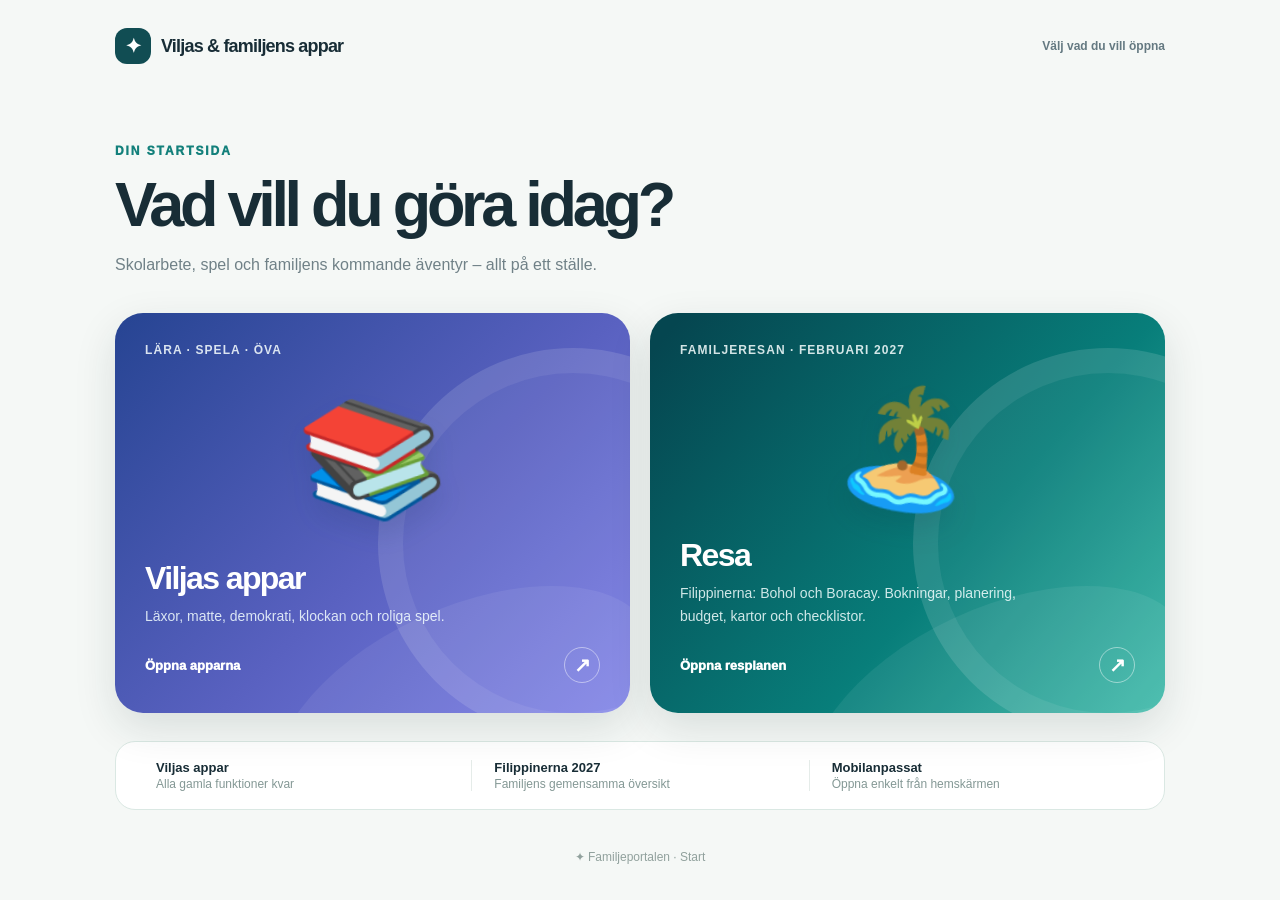
==== commit 36ec55ba: "Replace landing page with choice between Viljas appar and Resa" ====
--- a/index.html
+++ b/index.html
@@ -1,556 +1,37 @@
 <!doctype html>
 <html lang="sv">
 <head>
-  <meta charset="utf-8">
-  <meta name="viewport" content="width=device-width,initial-scale=1,viewport-fit=cover">
-  <meta name="theme-color" content="#2563eb">
-  <meta name="apple-mobile-web-app-capable" content="yes">
-  <meta name="apple-mobile-web-app-status-bar-style" content="default">
-  <title>Viljas läxa</title>
-  <link rel="manifest" href="manifest.json">
-  <style>
-    :root{
-      --bg:#f4f7fb;--card:#fff;--text:#172033;--muted:#667085;
-      --blue:#2563eb;--blue2:#dbeafe;--green:#16803d;--green2:#dcfce7;
-      --red:#b42318;--red2:#fee4e2;--border:#d9e2ef;
-      --shadow:0 16px 38px rgba(23,32,51,.12);--radius:24px;
-    }
-    *{box-sizing:border-box;-webkit-tap-highlight-color:transparent}
-    html,body{margin:0;min-height:100%;font-family:system-ui,-apple-system,BlinkMacSystemFont,"Segoe UI",sans-serif;background:var(--bg);color:var(--text)}
-    body{min-height:100dvh}
-    button{font:inherit;border:0;cursor:pointer}
-    .app{max-width:560px;min-height:100dvh;margin:0 auto;padding:14px;display:flex;flex-direction:column;gap:12px}
-    header{padding:8px 4px 2px}
-    h1{margin:0;font-size:30px;line-height:1.05;letter-spacing:-.035em}
-    .sub{margin:7px 0 0;color:var(--muted);font-weight:650}
-    .screen{display:none;flex:1}
-    .screen.active{display:flex;flex-direction:column}
-    .home{gap:12px;padding-bottom:10px}
-    .sectionCard{background:var(--card);border:1px solid var(--border);border-radius:24px;box-shadow:var(--shadow);padding:16px}
-    .sectionTitle{display:flex;align-items:center;justify-content:space-between;gap:8px;margin-bottom:12px}
-    .sectionTitle strong{font-size:22px}
-    .pill{font-size:12px;font-weight:900;color:var(--blue);background:var(--blue2);padding:7px 10px;border-radius:999px}
-    .homeGrid{display:grid;grid-template-columns:1fr 1fr;gap:10px}
-    .homeBtn{min-height:112px;border-radius:20px;padding:16px;text-align:left;color:white;background:var(--blue);box-shadow:0 10px 22px rgba(37,99,235,.18)}
-    .homeBtn.secondary{background:#172033;box-shadow:none}
-    .homeBtn strong{display:block;font-size:20px;margin-bottom:5px}
-    .homeBtn span{font-size:13px;opacity:.92;font-weight:650;line-height:1.3}
-    .panel{background:var(--card);border:1px solid var(--border);border-radius:var(--radius);box-shadow:var(--shadow);padding:16px}
-    .toprow{display:flex;align-items:center;justify-content:space-between;gap:10px;margin-bottom:12px}
-    .backBtn{background:#e9eef5;color:var(--text);border-radius:14px;padding:10px 13px;font-weight:850}
-    .counter{color:var(--muted);font-weight:800;font-size:14px}
-    .progress{height:9px;background:#e7edf5;border-radius:999px;overflow:hidden;margin-bottom:12px}
-    .progress>div{height:100%;background:var(--blue);width:0;transition:width .2s}
-    .modeLabel{text-align:center;color:var(--blue);font-size:13px;font-weight:950;margin-bottom:8px}
-    .flashWrap{perspective:1000px;flex:1;min-height:330px}
-    .flash{position:relative;width:100%;height:100%;min-height:330px;transform-style:preserve-3d;transition:transform .5s;cursor:pointer}
-    .flash.flipped{transform:rotateY(180deg)}
-    .face{position:absolute;inset:0;backface-visibility:hidden;-webkit-backface-visibility:hidden;border-radius:28px;border:1px solid var(--border);box-shadow:var(--shadow);display:flex;align-items:center;justify-content:center;text-align:center;padding:28px;background:var(--card)}
-    .face.back{transform:rotateY(180deg);background:linear-gradient(180deg,#eff6ff,#fff)}
-    .word{font-size:40px;font-weight:950;letter-spacing:-.04em;overflow-wrap:anywhere}
-    .definition{font-size:23px;line-height:1.35;font-weight:800}
-    .hint{position:absolute;bottom:18px;left:0;right:0;color:var(--muted);font-weight:700;font-size:13px}
-    .nav{display:grid;grid-template-columns:1fr 1fr;gap:10px;margin-top:12px}
-    .btn{min-height:52px;border-radius:16px;padding:12px 14px;font-weight:900;background:var(--blue);color:#fff}
-    .btn.light{background:#e9eef5;color:var(--text)}
-    .spellPanel{display:flex;flex-direction:column;gap:12px;min-height:520px}
-    .speaker{width:104px;height:104px;border-radius:50%;margin:8px auto 0;background:var(--blue);color:white;font-size:44px;box-shadow:var(--shadow)}
-    .listen{text-align:center;font-size:17px;font-weight:800}
-    .answerDisplay{width:100%;min-height:62px;border:2px solid var(--border);border-radius:16px;padding:13px 14px;font-size:24px;text-align:center;font-weight:850;background:#fff;display:block;outline:none}
-    .answerDisplay:focus{border-color:var(--blue);box-shadow:0 0 0 4px var(--blue2)}
-    .answerDisplay.empty{color:#98a2b3;font-size:15px;font-weight:700}
-    .result{min-height:60px;border-radius:18px;padding:12px;display:none;align-items:center;justify-content:center;text-align:center;font-size:17px;font-weight:850;line-height:1.35}
-    .result.good{display:flex;background:var(--green2);color:var(--green)}
-    .result.bad{display:flex;background:var(--red2);color:var(--red)}
-    .keyboard{display:grid;grid-template-columns:repeat(7,1fr);gap:6px;user-select:none}
-    .key{min-height:42px;border-radius:11px;background:#eef2f7;color:var(--text);font-weight:900;font-size:17px;border:1px solid #dce3ec}
-    .key:active{transform:scale(.97)}
-    .key.space{grid-column:span 4;font-size:14px}
-    .key.backspace{grid-column:span 3;background:#dde5ef}
-    .keyboard.disabled{opacity:.45;pointer-events:none}
-    .spellActions{display:grid;grid-template-columns:1fr;gap:8px}
-    .scoreBox{text-align:center;margin:auto 0;padding:18px 10px}
-    .scoreBig{font-size:64px;font-weight:950;letter-spacing:-.05em}
-    .scoreText{font-size:19px;font-weight:800;color:var(--muted);margin-bottom:20px}
-    .tiny{text-align:center;color:var(--muted);font-size:12px;font-weight:650;margin-top:2px}
-    @media(max-width:430px){
-      .app{padding:10px}
-      h1{font-size:27px}
-      .homeBtn{min-height:104px;padding:13px}
-      .homeBtn strong{font-size:18px}
-      .word{font-size:35px}
-      .definition{font-size:21px}
-      .flashWrap,.flash{min-height:300px}
-      .speaker{width:92px;height:92px;font-size:39px}
-      .keyboard{gap:5px}
-      .key{min-height:40px;font-size:16px}
-    }
-    .mathPanel{display:flex;flex-direction:column;gap:16px;flex:1}
-    .mathPanel p,.sectionCard p{font-size:16px;line-height:1.5;margin:0 0 12px}
-    .mathQuestion{font-size:clamp(36px,9vw,52px);font-weight:950;text-align:center;padding:24px 0;letter-spacing:-.025em}
-    .mathTimer{font-size:30px;font-weight:900;text-align:center;font-variant-numeric:tabular-nums;color:var(--blue)}
-    .mathTimer[hidden]{display:none}
-    .mathHistory{font-size:16px;line-height:1.6;color:var(--muted)}
-    .mathPanel .scoreBig{text-align:center}
-    .mathPanel summary{font-size:16px;font-weight:800;padding:16px 0;cursor:pointer}
-    .mathReviewRow{padding:10px 0;border-bottom:1px solid var(--border);font-size:16px}
-    .mathReviewRow.wrong{color:var(--red)}
-    button:disabled{opacity:.45;cursor:default}
-  </style>
+<meta charset="utf-8">
+<meta name="viewport" content="width=device-width,initial-scale=1,viewport-fit=cover">
+<meta name="theme-color" content="#f8faf7">
+<meta name="apple-mobile-web-app-capable" content="yes">
+<meta name="description" content="Familjens appar och reseplanering.">
+<link rel="manifest" href="manifest.json">
+<title>Viljas appar & Resa</title>
+<style>
+:root{--ink:#182d36;--muted:#647981;--bg:#f5f8f6}*{box-sizing:border-box}body{margin:0;min-height:100dvh;font-family:ui-sans-serif,-apple-system,BlinkMacSystemFont,"Segoe UI",sans-serif;color:var(--ink);background:var(--bg);-webkit-font-smoothing:antialiased}
+.shell{width:min(100% - 44px,1050px);margin-inline:auto}header{display:flex;justify-content:space-between;align-items:center;padding:28px 0}header .brand{font-size:18px;font-weight:880;letter-spacing:-.045em;display:flex;align-items:center;gap:10px}header .brand i{font-style:normal;background:#114d53;color:#fff;width:36px;height:36px;display:grid;place-items:center;border-radius:12px;font-size:20px}header .hint{font-size:12px;color:var(--muted);font-weight:760}
+.hero{padding:52px 0 36px}.kicker{font-size:12px;letter-spacing:.16em;color:#13807b;font-weight:920;text-transform:uppercase}.hero h1{font-size:clamp(36px,6vw,63px);letter-spacing:-.068em;margin:12px 0 13px;line-height:1.09}.hero p{font-size:16px;color:#708187;max-width:520px;line-height:1.6;margin:0}
+.grid{display:grid;grid-template-columns:repeat(2,minmax(0,1fr));gap:20px;margin-bottom:28px}.choice{position:relative;text-decoration:none;display:flex;flex-direction:column;overflow:hidden;min-height:400px;padding:30px;border-radius:28px;color:white;transition:transform .2s,box-shadow .2s;box-shadow:0 15px 42px #152c3320}.choice:hover{transform:translateY(-4px);box-shadow:0 24px 55px #152c332c}.choice:focus-visible{outline:4px solid #27c3a9;outline-offset:5px}
+.choice.learn{background:linear-gradient(135deg,#264492 0%,#5961c0 55%,#7c7fe6 100%)}.choice.trip{background:linear-gradient(130deg,#054650 4%,#087e7a 60%,#36b7a6 100%)}
+.choice:before{position:absolute;content:"";border-radius:50%;width:340px;height:340px;background:#ffffff10;right:-138px;top:35px;border:25px solid #ffffff12}.choice:after{position:absolute;content:"";bottom:-115px;right:-40px;width:410px;height:220px;background:#fff1;border-radius:50%;transform:rotate(-25deg)}.toplabel{font-weight:860;font-size:12px;letter-spacing:.09em;color:#f8ffffd9}.illustration{flex:1;display:flex;align-items:center;justify-content:center;position:relative;z-index:1;font-size:116px;filter:drop-shadow(0 14px 14px #0b273c20);transform:rotate(-8deg)}.choice.trip .illustration{transform:rotate(9deg)}.choice h2{position:relative;z-index:2;font-size:32px;letter-spacing:-.05em;line-height:1.1;margin:0 0 9px}.choice p{position:relative;z-index:2;font-size:14px;line-height:1.6;color:#f4ffffd8;max-width:350px;margin:0}.go{display:flex;align-items:center;justify-content:space-between;gap:10px;font-size:13px;font-weight:930;margin-top:20px;position:relative;z-index:2}.arrow{border:1px solid #fff7;width:36px;height:36px;display:grid;place-items:center;border-radius:50%;font-size:20px}
+.meta{display:grid;grid-template-columns:repeat(3,1fr);border:1px solid #dae8e3;background:white;border-radius:20px;margin:17px 0 40px;padding:18px}.meta div{padding:0 22px;display:flex;flex-direction:column;gap:2px}.meta div+div{border-left:1px solid #e5ece9}.meta b{font-size:13px}.meta span{font-size:12px;color:#849895}footer{padding:0 0 30px;text-align:center;color:#91a19d;font-size:12px}
+@media(max-width:720px){.shell{width:calc(100% - 26px)}header{padding:19px 4px}.hero{padding:30px 4px 27px}.hero h1{font-size:43px}.hero p{font-size:14px}.grid{grid-template-columns:1fr;gap:13px}.choice{min-height:265px;padding:22px;border-radius:20px}.illustration{position:absolute;right:8px;top:10px;font-size:92px;opacity:.75}.choice h2{margin-top:auto;font-size:29px}.choice p{max-width:245px;font-size:12px}.choice .toplabel{position:relative;z-index:2}.choice .go{margin-top:12px}.meta{margin-top:10px;padding:13px;grid-template-columns:1fr;gap:14px}.meta div{padding:0 7px}.meta div+div{padding-top:13px;border-left:0;border-top:1px solid #e5ece9}}@media(prefers-reduced-motion:reduce){*{transition:none!important}}
+</style>
 </head>
 <body>
-  <div class="app">
-    <header>
-      <h1>Viljas läxa</h1>
-      <p class="sub">Begreppsläxa · Huvudräkning · Demokrati · Mattespel · Matteprov · Klockan</p>
-    </header>
-
-    <main id="home" class="screen active home">
-      <section class="sectionCard">
-        <div class="sectionTitle"><strong>◷ Klockmästaren</strong><span class="pill">Analogt + digitalt</span></div>
-        <p>Ställ klockan på tiden du får, eller utforska fritt genom att dra visarna.</p>
-        <a class="btn" href="klockan/" style="display:block;text-decoration:none;text-align:center;background:#4f46e5">Träna klockan →</a>
-      </section>
-      <section class="sectionCard">
-        <div class="sectionTitle"><strong>📝 Matteprov</strong><span class="pill">11 frågor</span></div>
-        <p>Prov på avsnitt 1 och 2 i Mitt i prick 5a. Decimaler, tallinje och multiplikation med uppställning. Se ditt resultat efter inlämning.</p>
-        <a class="btn" href="matteprov.html" style="display:block;text-decoration:none;text-align:center">Öppna matteprovet →</a>
-      </section>
-
-      <section class="sectionCard">
-        <div class="sectionTitle">
-          <strong>📘 Begreppsläxa v. 46</strong>
-          <span class="pill">12 begrepp</span>
-        </div>
-        <div class="homeGrid">
-          <button class="homeBtn" data-start="flash" data-set="sv">
-            <strong>🧠 Förklara</strong>
-            <span>Vänd korten och träna vad orden betyder.</span>
-          </button>
-          <button class="homeBtn secondary" data-start="spell" data-set="sv">
-            <strong>🔊 Stava</strong>
-            <span>Lyssna på ordet och skriv med iPhone-tangentbordet.</span>
-          </button>
-        </div>
-      </section>
-      <section class="sectionCard">
-        <div class="sectionTitle"><strong>🔢 Huvudräkning</strong><span class="pill">40 tal</span></div>
-        <p>Räkna i huvudet. Målet är alla rätt på under 5 minuter. Du får fortsätta så länge du behöver.</p>
-        <div class="homeGrid">
-          <button class="homeBtn" data-math="hidden"><strong>Dold timer</strong><span>Se tiden när du är klar.</span></button>
-          <button class="homeBtn secondary" data-math="visible"><strong>Synlig timer</strong><span>Samma tal, med tiden synlig.</span></button>
-        </div>
-      </section>
-      <section class="sectionCard">
-        <div class="sectionTitle"><strong>🗳️ Demokrati</strong><span class="pill">Provträning</span></div>
-        <p>Sex områden inför provet. Träna begrepp, svara med egna ord och testa vad du kan.</p>
-        <a class="btn" href="demokrati.html" style="display:block;text-decoration:none;text-align:center">Öppna demokrati →</a>
-      </section>
-      <section class="sectionCard">
-        <div class="sectionTitle"><strong>🚀 Stjärnjakten</strong><span class="pill">Cirka 7 år</span></div>
-        <p>Ett mattespel med addition, tre nivåer och tio stjärnor att samla. Små tal först, högst 9 + 9. Räknehjälp finns!</p>
-        <a class="btn" href="mattespel.html" style="display:block;text-decoration:none;text-align:center;background:#4338ca">Spela mattespelet →</a>
-      </section>
-      <section class="sectionCard" style="background:#18352e;color:#f3e6c5;border-color:#45624d">
-        <div class="sectionTitle"><strong>🌲 Vilja &amp; Vildponnyerna</strong><span class="pill" style="background:#3c5137;color:#efc46c">10 banor</span></div>
-        <p>Försvara ponnyflocken! Bygg knasiga torn, uppgradera till superel och stoppa hästfångarna i Skarpemons skogar.</p>
-        <a class="btn" href="ponnyforsvaret/" style="display:block;text-decoration:none;text-align:center;background:#efc46c;color:#24342a">Spela ponnyförsvaret →</a>
-      </section>
-    </main>
-
-    <main id="mathSetup" class="screen"><div class="panel mathPanel">
-      <div class="toprow"><button class="backBtn" data-home>Meny</button><span class="counter">Huvudräkning</span></div>
-      <h2 id="mathModeTitle">Dold timer</h2>
-      <p>20 additioner och 20 subtraktioner från läxan, i samma ordning. Räkna i huvudet och skriv ditt svar.</p>
-      <p>Tiden börjar när du trycker på Starta. Inget stopp efter fem minuter. Alla svar rättas när du är klar.</p>
-      <div id="mathPrevious" class="mathHistory"></div>
-      <button class="btn" id="mathStart">Starta</button>
-    </div></main>
-    <main id="mathScreen" class="screen"><div class="panel mathPanel">
-      <div class="toprow"><button class="backBtn" id="mathExit">Avbryt</button><span class="counter" id="mathCounter"></span></div>
-      <div class="progress"><div id="mathProgress"></div></div>
-      <div id="mathTimer" class="mathTimer" hidden></div>
-      <div class="modeLabel" id="mathCategory"></div>
-      <div class="mathQuestion" id="mathQuestion"></div>
-      <form id="mathForm">
-        <input class="answerDisplay" id="mathAnswer" type="text" inputmode="numeric" pattern="[0-9]*" autocomplete="off" autocorrect="off" spellcheck="false" enterkeyhint="next" aria-label="Ditt svar" placeholder="Ditt svar" required>
-        <div class="nav"><button class="btn light" id="mathPrev" type="button">Förra</button><button class="btn" id="mathNext" type="submit">Nästa</button></div>
-      </form>
-    </div></main>
-    <main id="mathDone" class="screen"><div class="panel mathPanel">
-      <div class="toprow"><button class="backBtn" data-home>Meny</button><span class="counter">Resultat</span></div>
-      <div class="scoreBig" id="mathScore"></div><div class="mathTimer" id="mathFinalTime"></div>
-      <p id="mathSummary" role="status"></p><div id="mathComparison"></div>
-      <button class="btn" id="mathAgain">Försök igen</button>
-      <details><summary>Visa alla svar</summary><div id="mathReview"></div></details>
-    </div></main>
-
-    <main id="flashScreen" class="screen">
-      <div class="panel" style="display:flex;flex-direction:column;flex:1">
-        <div class="toprow">
-          <button class="backBtn" data-home>← Meny</button>
-          <div class="counter" id="flashCounter"></div>
-        </div>
-        <div class="progress"><div id="flashProgress"></div></div>
-        <div class="modeLabel" id="flashMode"></div>
-        <div class="flashWrap">
-          <div class="flash" id="flashCard" role="button" tabindex="0" aria-label="Vänd kortet">
-            <div class="face front">
-              <div class="word" id="flashWord"></div>
-              <div class="hint" id="frontHint">Tryck för förklaring</div>
-            </div>
-            <div class="face back">
-              <div class="definition" id="flashDefinition"></div>
-              <div class="hint">Tryck för att vända tillbaka</div>
-            </div>
-          </div>
-        </div>
-        <div class="nav">
-          <button class="btn light" id="prevCard">← Förra</button>
-          <button class="btn" id="nextCard">Nästa →</button>
-        </div>
-      </div>
-    </main>
-
-    <main id="spellScreen" class="screen">
-      <div class="panel spellPanel">
-        <div class="toprow">
-          <button class="backBtn" data-home>← Meny</button>
-          <div class="counter" id="spellCounter"></div>
-        </div>
-        <div class="progress"><div id="spellProgress"></div></div>
-        <div class="modeLabel" id="spellMode"></div>
-
-        <div id="spellPlay">
-          <button class="speaker" id="speakBtn" aria-label="Lyssna på ordet">🔊</button>
-          <div class="listen">Tryck på högtalaren och stava ordet.</div>
-          <input
-            id="answerDisplay"
-            class="answerDisplay"
-            type="text"
-            placeholder="Skriv ordet här"
-            autocomplete="off"
-            autocorrect="off"
-            autocapitalize="none"
-            spellcheck="false"
-            enterkeyhint="done"
-            aria-label="Skriv ordet"
-          >
-          <div id="spellResult" class="result"></div>
-          <div class="spellActions" style="margin-top:10px">
-            <button class="btn" id="checkSpell">Kolla svaret</button>
-            <button class="btn light" id="nextSpell" style="display:none">Nästa ord →</button>
-          </div>
-          <div class="tiny">Rättstavning och automatiska textförslag är avstängda för svarsfältet.</div>
-        </div>
-
-        <div id="spellDone" class="scoreBox" style="display:none">
-          <div class="scoreBig" id="scoreBig"></div>
-          <div class="scoreText" id="scoreText"></div>
-          <button class="btn" id="restartSpell">Kör igen</button>
-        </div>
-      </div>
-    </main>
-  </div>
-
-<script>
-const sets = {
-  sv: {
-    label: "Svenska · Begrepp v. 46",
-    lang: "sv-SE",
-    hint: "Tryck för förklaring",
-    words: [
-        {
-            "word": "kloster",
-            "back": "En plats där munkar eller nunnor bor tillsammans och ägnar sig åt bön och arbete."
-        },
-        {
-            "word": "ärkebiskop",
-            "back": "En biskop som har en särskilt hög ställning och leder ett ärkestift inom kyrkan."
-        },
-        {
-            "word": "Olof Skötkonung",
-            "back": "En svensk kung för ungefär 1 000 år sedan. Han var en av Sveriges första kristna kungar.",
-            "caseSensitive": true
-        },
-        {
-            "word": "missionär",
-            "back": "En person som reser till andra platser för att berätta om och sprida sin religion."
-        },
-        {
-            "word": "socken",
-            "back": "Ett äldre område där människorna hörde till samma kyrka och församling."
-        },
-        {
-            "word": "historia",
-            "back": "Kunskap om och berättelser om sådant som har hänt förr i tiden."
-        },
-        {
-            "word": "tornerspel",
-            "back": "En tävling på medeltiden där riddare bland annat red mot varandra med lansar."
-        },
-        {
-            "word": "bergsgorilla",
-            "back": "En stor människoapa som lever i bergsskogar i centrala Afrika."
-        },
-        {
-            "word": "späckhuggare",
-            "back": "En stor svartvit tandval som lever i havet och jagar fisk och andra djur."
-        },
-        {
-            "word": "flimmernäbbmus",
-            "back": "En av världens minsta däggdjursarter. Den lilla näbbmusen blir ungefär 3,5–5 cm lång utan svansen."
-        },
-        {
-            "word": "sjöleopard",
-            "back": "En stor säl som lever i havet runt Antarktis och kan jaga bland annat pingviner."
-        },
-        {
-            "word": "muskulös",
-            "back": "Att ha stora, välutvecklade eller tydliga muskler."
-        }
-    ]
-  }
-};
-
-const screens = Array.from(document.querySelectorAll(".screen"));
-function showScreen(id){
-  screens.forEach(function(s){ s.classList.toggle("active", s.id === id); });
-  window.scrollTo(0,0);
-}
-document.querySelectorAll("[data-home]").forEach(function(b){
-  b.addEventListener("click", function(){ showScreen("home"); });
-});
-
-let activeSet = "sv";
-let flashIndex = 0;
-const flashCard = document.getElementById("flashCard");
-
-function currentWords(){ return sets[activeSet].words; }
-
-function renderFlash(){
-  const words = currentWords();
-  const item = words[flashIndex];
-  flashCard.classList.remove("flipped");
-  document.getElementById("flashWord").textContent = item.word;
-  document.getElementById("flashDefinition").textContent = item.back;
-  document.getElementById("flashCounter").textContent = (flashIndex + 1) + " av " + words.length;
-  document.getElementById("flashProgress").style.width = (((flashIndex + 1) / words.length) * 100) + "%";
-  document.getElementById("flashMode").textContent = sets[activeSet].label;
-  document.getElementById("frontHint").textContent = sets[activeSet].hint;
-}
-function flipFlash(){ flashCard.classList.toggle("flipped"); }
-flashCard.addEventListener("click", flipFlash);
-flashCard.addEventListener("keydown", function(e){
-  if(e.key === "Enter" || e.key === " "){ e.preventDefault(); flipFlash(); }
-});
-document.getElementById("prevCard").addEventListener("click", function(){
-  const words = currentWords();
-  flashIndex = (flashIndex - 1 + words.length) % words.length;
-  renderFlash();
-});
-document.getElementById("nextCard").addEventListener("click", function(){
-  const words = currentWords();
-  flashIndex = (flashIndex + 1) % words.length;
-  renderFlash();
-});
-
-let spellOrder = [];
-let spellIndex = 0;
-let score = 0;
-let answered = false;
-
-const answerDisplay = document.getElementById("answerDisplay");
-const spellResult = document.getElementById("spellResult");
-const checkSpell = document.getElementById("checkSpell");
-const nextSpell = document.getElementById("nextSpell");
-
-function shuffle(array){
-  const a = array.slice();
-  for(let i = a.length - 1; i > 0; i--){
-    const j = Math.floor(Math.random() * (i + 1));
-    const tmp = a[i]; a[i] = a[j]; a[j] = tmp;
-  }
-  return a;
-}
-function normalize(text){
-  return text.trim().toLocaleLowerCase("sv-SE").replace(/\s+/g," ").normalize("NFC");
-}
-function currentSpell(){ return spellOrder[spellIndex]; }
-
-function speakCurrent(){
-  if(!("speechSynthesis" in window)) return;
-  window.speechSynthesis.cancel();
-  const u = new SpeechSynthesisUtterance(currentSpell().word);
-  u.lang = sets[activeSet].lang;
-  u.rate = 0.82;
-  const voices = window.speechSynthesis.getVoices();
-  const exact = voices.find(function(v){ return v.lang.toLowerCase() === u.lang.toLowerCase(); });
-  const prefix = voices.find(function(v){ return v.lang.toLowerCase().startsWith("sv"); });
-  if(exact || prefix) u.voice = exact || prefix;
-  window.speechSynthesis.speak(u);
-}
-
-function renderSpell(){
-  const words = currentWords();
-  answered = false;
-  answerDisplay.value = "";
-  answerDisplay.readOnly = false;
-  spellResult.className = "result";
-  spellResult.textContent = "";
-  checkSpell.style.display = "";
-  nextSpell.style.display = "none";
-  document.getElementById("spellCounter").textContent = (spellIndex + 1) + " av " + words.length;
-  document.getElementById("spellProgress").style.width = (((spellIndex + 1) / words.length) * 100) + "%";
-  document.getElementById("spellMode").textContent = sets[activeSet].label + " · Stavning";
-  setTimeout(function(){ answerDisplay.focus(); }, 80);
-}
-
-function startSpelling(){
-  spellOrder = shuffle(currentWords());
-  spellIndex = 0;
-  score = 0;
-  document.getElementById("spellPlay").style.display = "";
-  document.getElementById("spellDone").style.display = "none";
-  showScreen("spellScreen");
-  renderSpell();
-}
-
-function checkAnswer(){
-  if(answered) return;
-  const typed = normalize(answerDisplay.value);
-  if(!typed) return;
-  answered = true;
-  answerDisplay.readOnly = true;
-  const item = currentSpell();
-  const correctWord = item.word;
-  const isCorrect = typed === normalize(correctWord) &&
-    (!item.caseSensitive || answerDisplay.value.trim().normalize("NFC") === correctWord);
-  if(isCorrect){
-    score++;
-    spellResult.className = "result good";
-    spellResult.textContent = "✓ Rätt! " + item.back;
-  }else{
-    spellResult.className = "result bad";
-    spellResult.textContent = "Inte riktigt. Rätt stavning är: " + correctWord + ". " + item.back;
-  }
-  checkSpell.style.display = "none";
-  nextSpell.style.display = "";
-  nextSpell.textContent = spellIndex === spellOrder.length - 1 ? "Visa resultat" : "Nästa ord →";
-}
-
-checkSpell.addEventListener("click", checkAnswer);
-answerDisplay.addEventListener("keydown", function(e){
-  if(e.key === "Enter"){
-    e.preventDefault();
-    checkAnswer();
-  }
-});
-nextSpell.addEventListener("click", function(){
-  if(spellIndex < spellOrder.length - 1){
-    spellIndex++;
-    renderSpell();
-  }else{
-    answerDisplay.blur();
-    document.getElementById("spellPlay").style.display = "none";
-    document.getElementById("spellDone").style.display = "";
-    document.getElementById("scoreBig").textContent = score + "/" + spellOrder.length;
-    document.getElementById("scoreText").textContent = score === spellOrder.length
-      ? "Perfekt! Alla rätt."
-      : (spellOrder.length - score) + " ord behöver tränas lite till.";
-  }
-});
-document.getElementById("restartSpell").addEventListener("click", startSpelling);
-document.getElementById("speakBtn").addEventListener("click", speakCurrent);
-
-document.querySelectorAll("[data-start]").forEach(function(btn){
-  btn.addEventListener("click", function(){
-    activeSet = btn.getAttribute("data-set");
-    if(btn.getAttribute("data-start") === "flash"){
-      flashIndex = 0;
-      renderFlash();
-      showScreen("flashScreen");
-    }else{
-      startSpelling();
-    }
-  });
-});
-
-
-// Exact worksheet questions. Both modes share the same sequence.
-const mathQuestions = [
-[27,8,'+'],[46,7,'+'],[35,9,'+'],[58,6,'+'],[67,8,'+'],
-[29,15,'+'],[47,16,'+'],[38,25,'+'],[56,17,'+'],[68,24,'+'],
-[75,18,'+'],[86,17,'+'],[125,8,'+'],[147,6,'+'],[158,17,'+'],
-[267,35,'+'],[384,29,'+'],[475,38,'+'],[586,27,'+'],[697,46,'+'],
-[32,7,'−'],[41,6,'−'],[53,8,'−'],[62,7,'−'],[71,9,'−'],
-[43,16,'−'],[52,18,'−'],[64,27,'−'],[75,38,'−'],[83,46,'−'],
-[92,17,'−'],[104,28,'−'],[123,7,'−'],[142,16,'−'],[153,27,'−'],
-[264,38,'−'],[375,49,'−'],[482,57,'−'],[593,68,'−'],[704,86,'−']
-];
-const mathEl = id => document.getElementById(id);
-const mathSolution = q => q[2] === '+' ? q[0]+q[1] : q[0]-q[1];
-const mathTime = ms => {const seconds=Math.floor(ms/1000);return Math.floor(seconds/60)+':'+String(seconds%60).padStart(2,'0');};
-let mathVisible=false, mathIndex=0, mathAnswers=[], mathStarted=null, mathInterval=null;
-const mathHistoryKey='vilja-head-math-worksheet-v1';
-function readMathHistory(){try{const h=JSON.parse(localStorage.getItem(mathHistoryKey)||'[]');return Array.isArray(h)?h.filter(r=>Number.isFinite(r.ms)&&r.ms>=0&&Number.isInteger(r.score)&&r.score>=0&&r.score<=40):[];}catch(e){return [];}}
-function stopMathTimer(){clearInterval(mathInterval);mathInterval=null;}
-function prepareMath(visible){
-  stopMathTimer();mathStarted=null;mathVisible=visible;
-  mathEl('mathModeTitle').textContent=visible?'Synlig timer':'Dold timer';
-  const history=readMathHistory(), last=history[history.length-1], perfect=history.filter(r=>r.score===40);
-  mathEl('mathPrevious').textContent=last?'Senast: '+mathTime(last.ms)+' · '+last.score+'/40 rätt'+(perfect.length?' · Bästa med alla rätt: '+mathTime(Math.min(...perfect.map(r=>r.ms))):''):'';
-  showScreen('mathSetup');
-}
-function updateMathTimer(){if(mathStarted!==null && mathVisible)mathEl('mathTimer').textContent=mathTime(Date.now()-mathStarted);}
-function renderMath(){
-  const q=mathQuestions[mathIndex];
-  mathEl('mathCounter').textContent=(mathIndex+1)+' av 40';
-  mathEl('mathProgress').style.width=(mathIndex/40*100)+'%';
-  mathEl('mathCategory').textContent=mathIndex<20?'Addition':'Subtraktion';
-  mathEl('mathQuestion').textContent=q[0]+' '+q[2]+' '+q[1]+' = ?';
-  mathEl('mathAnswer').value=mathAnswers[mathIndex]??'';
-  mathEl('mathPrev').disabled=mathIndex===0;
-  mathEl('mathNext').textContent=mathIndex===39?'Klar – visa resultat':'Nästa';
-  mathEl('mathAnswer').focus();
-}
-function startMath(){
-  mathIndex=0;mathAnswers=[];stopMathTimer();
-  mathEl('mathTimer').hidden=!mathVisible;
-  mathStarted=Date.now();showScreen('mathScreen');updateMathTimer();
-  if(mathVisible)mathInterval=setInterval(updateMathTimer,250);
-  renderMath();
-}
-function finishMath(){
-  const elapsed=Date.now()-mathStarted;stopMathTimer();mathStarted=null;
-  const right=mathQuestions.reduce((n,q,i)=>n+(Number(mathAnswers[i])===mathSolution(q)?1:0),0);
-  const history=readMathHistory(), last=history[history.length-1];
-  mathEl('mathScore').textContent=right+'/40 rätt';
-  mathEl('mathFinalTime').textContent='Din tid: '+mathTime(elapsed);
-  mathEl('mathSummary').textContent=right===40?(elapsed<300000?'Alla rätt på under fem minuter!':'Alla rätt! Fortsätt träna mot fem minuter.'):'Bra jobbat! Träna på de '+(40-right)+' talen som blev fel och försök igen.';
-  const best=history.filter(r=>r.score===40);
-  const comparison=[];
-  if(last){const delta=elapsed-last.ms;comparison.push(Math.abs(delta)<1000?'Samma tid som senast.':mathTime(Math.abs(delta))+(delta<0?' snabbare':' långsammare')+' än senast ('+last.score+'/40 rätt).');}
-  if(best.length)comparison.push('Tidigare bästa med alla rätt: '+mathTime(Math.min(...best.map(r=>r.ms)))+'.');
-  mathEl('mathComparison').textContent=comparison.join(' ');
-  mathEl('mathReview').replaceChildren();
-  mathQuestions.forEach((q,i)=>{const solution=mathSolution(q),correct=Number(mathAnswers[i])===solution,row=document.createElement('div');row.className='mathReviewRow'+(correct?'':' wrong');row.textContent=(i+1)+'. '+q[0]+' '+q[2]+' '+q[1]+' = '+mathAnswers[i]+(correct?' ✓':' · Rätt svar: '+solution);mathEl('mathReview').appendChild(row);});
-  try{history.push({ms:elapsed,score:right,date:new Date().toISOString()});localStorage.setItem(mathHistoryKey,JSON.stringify(history));}catch(e){}
-  mathEl('mathAnswer').blur();showScreen('mathDone');
-}
-document.querySelectorAll('[data-math]').forEach(b=>b.addEventListener('click',()=>prepareMath(b.dataset.math==='visible')));
-mathEl('mathStart').addEventListener('click',startMath);
-mathEl('mathAgain').addEventListener('click',()=>prepareMath(mathVisible));
-mathEl('mathForm').addEventListener('submit',e=>{e.preventDefault();const value=mathEl('mathAnswer').value.trim();if(!/^\d+$/.test(value)){mathEl('mathAnswer').focus();return;}mathAnswers[mathIndex]=value;if(mathIndex===39)finishMath();else{mathIndex++;renderMath();}});
-mathEl('mathPrev').addEventListener('click',()=>{if(mathIndex>0){mathAnswers[mathIndex]=mathEl('mathAnswer').value.trim();mathIndex--;renderMath();}});
-mathEl('mathExit').addEventListener('click',()=>{if(confirm('Avbryta försöket? Tiden sparas först när alla 40 tal är klara.')){stopMathTimer();mathStarted=null;showScreen('home');}});
-document.addEventListener('visibilitychange',updateMathTimer);
-
-if("serviceWorker" in navigator){
-  window.addEventListener("load", function(){
-    navigator.serviceWorker.register("./sw.js").catch(function(){});
-  });
-}
-</script>
+<div class="shell">
+<header><div class="brand"><i>✦</i> Viljas & familjens appar</div><div class="hint">Välj vad du vill öppna</div></header>
+<main>
+<section class="hero"><div class="kicker">DIN STARTSIDA</div><h1>Vad vill du göra idag?</h1><p>Skolarbete, spel och familjens kommande äventyr – allt på ett ställe.</p></section>
+<div class="grid">
+<a class="choice learn" href="viljas-appar.html"><span class="toplabel">LÄRA · SPELA · ÖVA</span><div class="illustration" aria-hidden="true">📚</div><h2>Viljas appar</h2><p>Läxor, matte, demokrati, klockan och roliga spel.</p><span class="go">Öppna apparna <span class="arrow" aria-hidden="true">↗</span></span></a>
+<a class="choice trip" href="resa/"><span class="toplabel">FAMILJERESAN · FEBRUARI 2027</span><div class="illustration" aria-hidden="true">🏝️</div><h2>Resa</h2><p>Filippinerna: Bohol och Boracay. Bokningar, planering, budget, kartor och checklistor.</p><span class="go">Öppna resplanen <span class="arrow" aria-hidden="true">↗</span></span></a>
+</div>
+<div class="meta"><div><b>Viljas appar</b><span>Alla gamla funktioner kvar</span></div><div><b>Filippinerna 2027</b><span>Familjens gemensamma översikt</span></div><div><b>Mobilanpassat</b><span>Öppna enkelt från hemskärmen</span></div></div>
+</main>
+<footer>✦ Familjeportalen · Start</footer>
+</div>
+<script>if("serviceWorker" in navigator){window.addEventListener("load",function(){navigator.serviceWorker.register("./sw.js").catch(function(){});});}</script>
 </body>
-</html>
+</html>
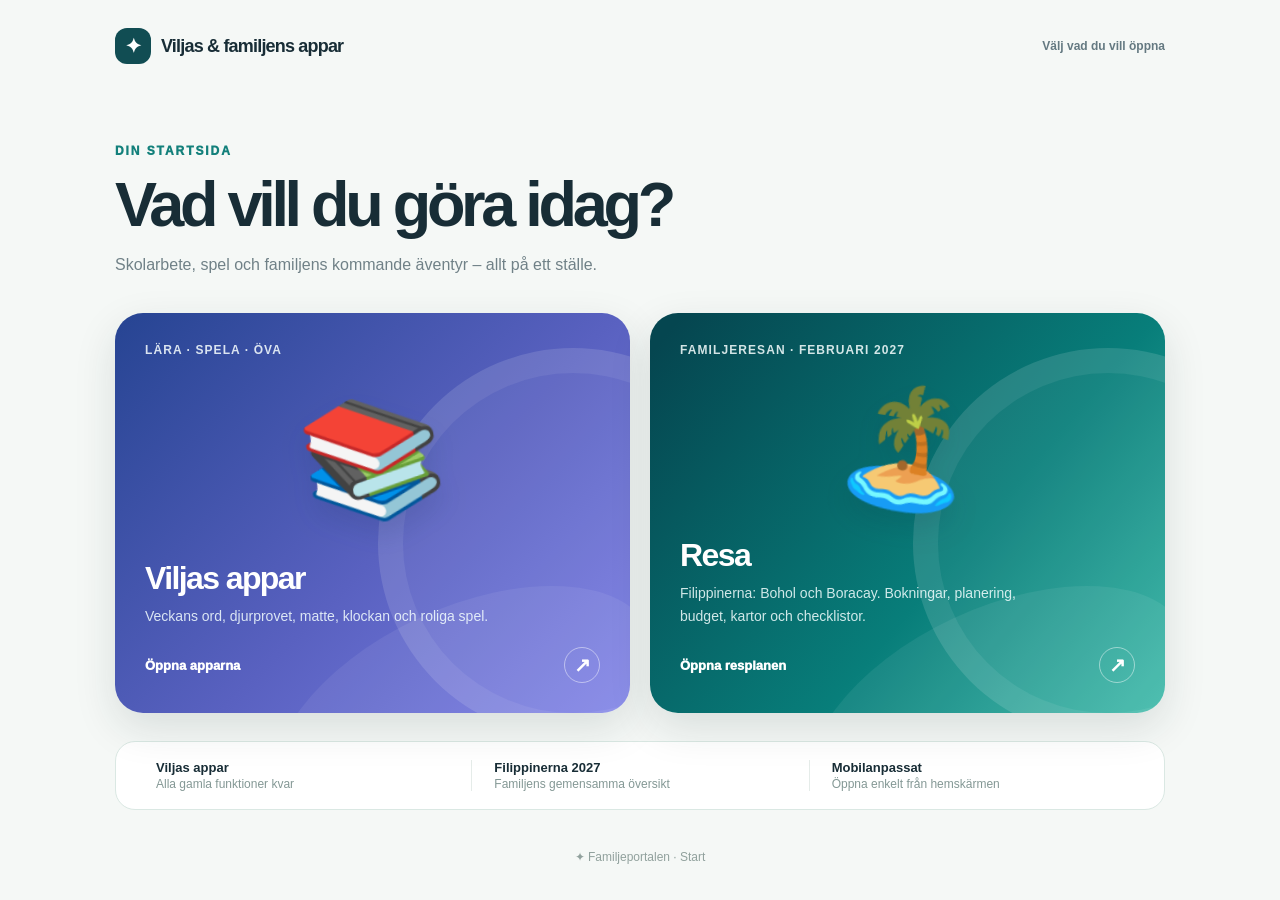
==== commit 63505288: "Show animal exam instead of democracy on family portal" ====
--- a/index.html
+++ b/index.html
@@ -25,7 +25,7 @@
 <main>
 <section class="hero"><div class="kicker">DIN STARTSIDA</div><h1>Vad vill du göra idag?</h1><p>Skolarbete, spel och familjens kommande äventyr – allt på ett ställe.</p></section>
 <div class="grid">
-<a class="choice learn" href="viljas-appar.html"><span class="toplabel">LÄRA · SPELA · ÖVA</span><div class="illustration" aria-hidden="true">📚</div><h2>Viljas appar</h2><p>Läxor, matte, demokrati, klockan och roliga spel.</p><span class="go">Öppna apparna <span class="arrow" aria-hidden="true">↗</span></span></a>
+<a class="choice learn" href="viljas-appar.html"><span class="toplabel">LÄRA · SPELA · ÖVA</span><div class="illustration" aria-hidden="true">📚</div><h2>Viljas appar</h2><p>Veckans ord, djurprovet, matte, klockan och roliga spel.</p><span class="go">Öppna apparna <span class="arrow" aria-hidden="true">↗</span></span></a>
 <a class="choice trip" href="resa/"><span class="toplabel">FAMILJERESAN · FEBRUARI 2027</span><div class="illustration" aria-hidden="true">🏝️</div><h2>Resa</h2><p>Filippinerna: Bohol och Boracay. Bokningar, planering, budget, kartor och checklistor.</p><span class="go">Öppna resplanen <span class="arrow" aria-hidden="true">↗</span></span></a>
 </div>
 <div class="meta"><div><b>Viljas appar</b><span>Alla gamla funktioner kvar</span></div><div><b>Filippinerna 2027</b><span>Familjens gemensamma översikt</span></div><div><b>Mobilanpassat</b><span>Öppna enkelt från hemskärmen</span></div></div>
